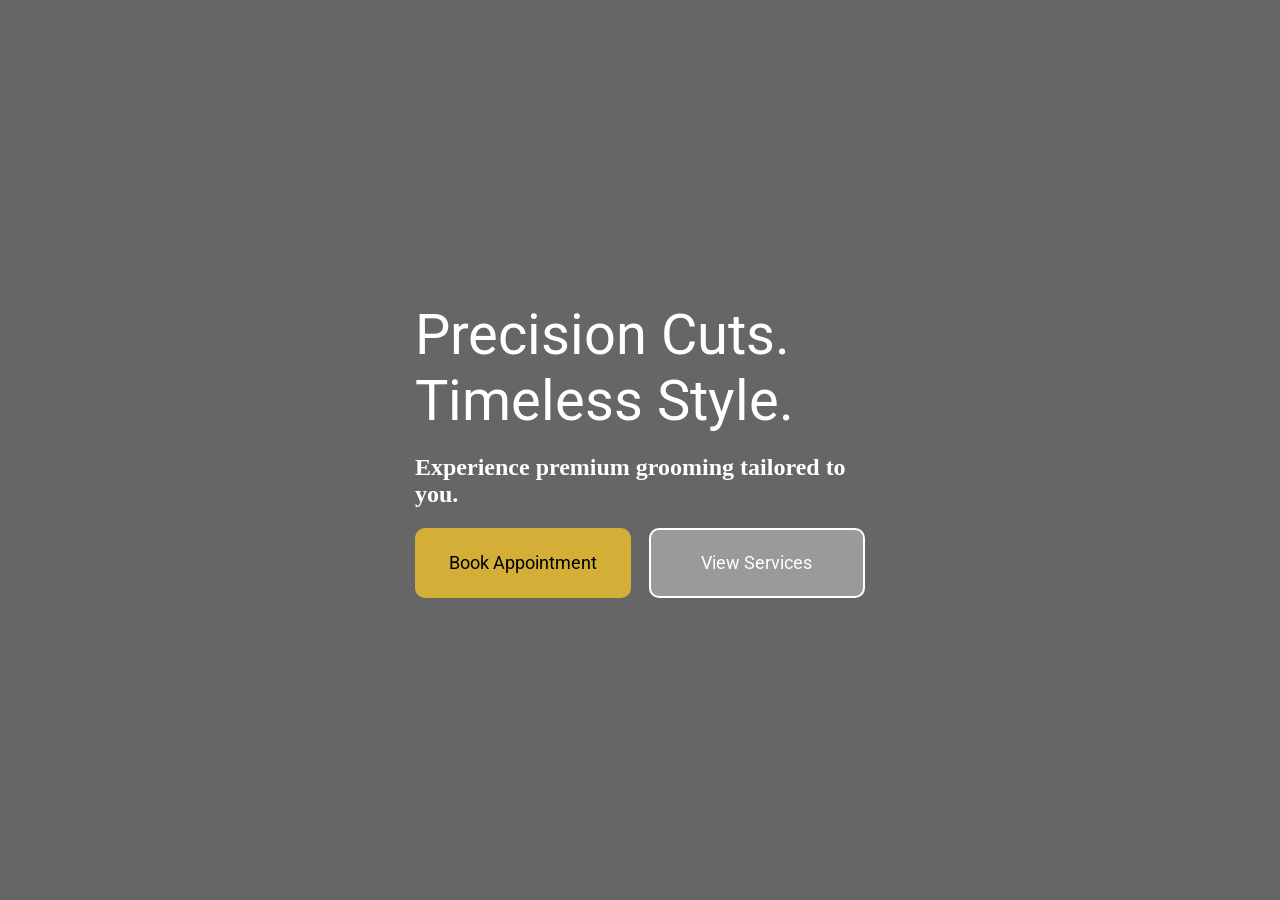
==== index.html @ 08c95c87 "Primera parte del header lista" ====
<!DOCTYPE html>
<html lang="en">
<head>
  <meta charset="UTF-8">
  <meta name="viewport" content="width=device-width, initial-scale=1.0">
  <link rel="stylesheet" href="./assets/css/style.css">
  <title>Barber Club</title>

  <!-- Google Fonts -->
  <link rel="preconnect" href="https://fonts.googleapis.com">
  <link rel="preconnect" href="https://fonts.gstatic.com" crossorigin>
  <link href="https://fonts.googleapis.com/css2?family=Roboto:ital,wght@0,100..900;1,100..900&display=swap" rel="stylesheet">


</head>
<body>
  <header>
    <div class="header__container">
      <h1 id="header__tittle">
        <span>Precision Cuts.</span>
        <span>Timeless Style.</span>
      </h1>

      <h2 id="header__description">Experience premium grooming tailored to you.</h2>

      <div class="header__navegation">
        <ul class="navegation__list">
          <li><a class="link__navegation" href="#">Book Appointment</a></li>
          <li><a class="link__navegation bold" href="#">View Services</a></li>
        </ul>
      </div>
    </div>
  </header>

  <main>

  </main>

  <footer>

  </footer>
</body>
</html>
---- assets/css/style.css ----
@import url('/assets/css/general.css');

* {
  margin: 0;
  padding: 0;
}

header {
  height: 100vh;
  width: auto;



  display: flex;
  justify-content: center;
  align-items: center;

  background: url('https://images.unsplash.com/photo-1768363446104-b8a0c1716600?w=1920&q=80') no-repeat center center/cover;
}

header::before {
  content: "";
  position: absolute;
  inset: 0;

  background: rgba(0, 0, 0, 0.6); /* ← oscuridad */
}

.header__container {
  z-index: 1;

  display: flex;
  flex-direction: column;
  align-items: center;
  justify-content: center;

  width: 450px;
  height: auto;

  color: white;

  gap: 20px;
}

#header__tittle {
  align-self: flex-start;
  font-family: var(--font-family);
  font-weight: var(--letra-principal-peso);
  font-size: 3.5rem;
}

h1 span {
  display: block;
  align-self: flex-start;
}

.header__navegation ul {
  display: flex;
  justify-content: center;

  text-decoration: none;

  gap: 1.1rem;

  width: 100%;
  height: auto;
}

.navegation__list li,
.navegation__list a {
  list-style: none;
  text-decoration: none;

  font-family: var(--font-family);
  font-weight: var(--letra-secundaria-peso);
  font-size: 1.1rem;
}

.navegation__list li {
  width: 180px;
  height: 50px;
  padding: 0.5rem 1rem;

  display: flex;
  justify-content: center;
  align-items: center;

  border-radius: 10px;
}

.navegation__list li:first-child{
  background-color: var(--color-secundary);
  border: 2px solid var(--color-secundary);
  color: var(--color-black);

}

.navegation__list li:first-child a {
  color: var(--color-black);

}


.navegation__list li:nth-child(2) {
  background-color: rgba(255, 255, 255, 0.342);
  border: 2px solid var(--color-primary);
  color: var(--color-primary);
}

.navegation__list li:nth-child(2) a {
  color: var(--color-primary);
}
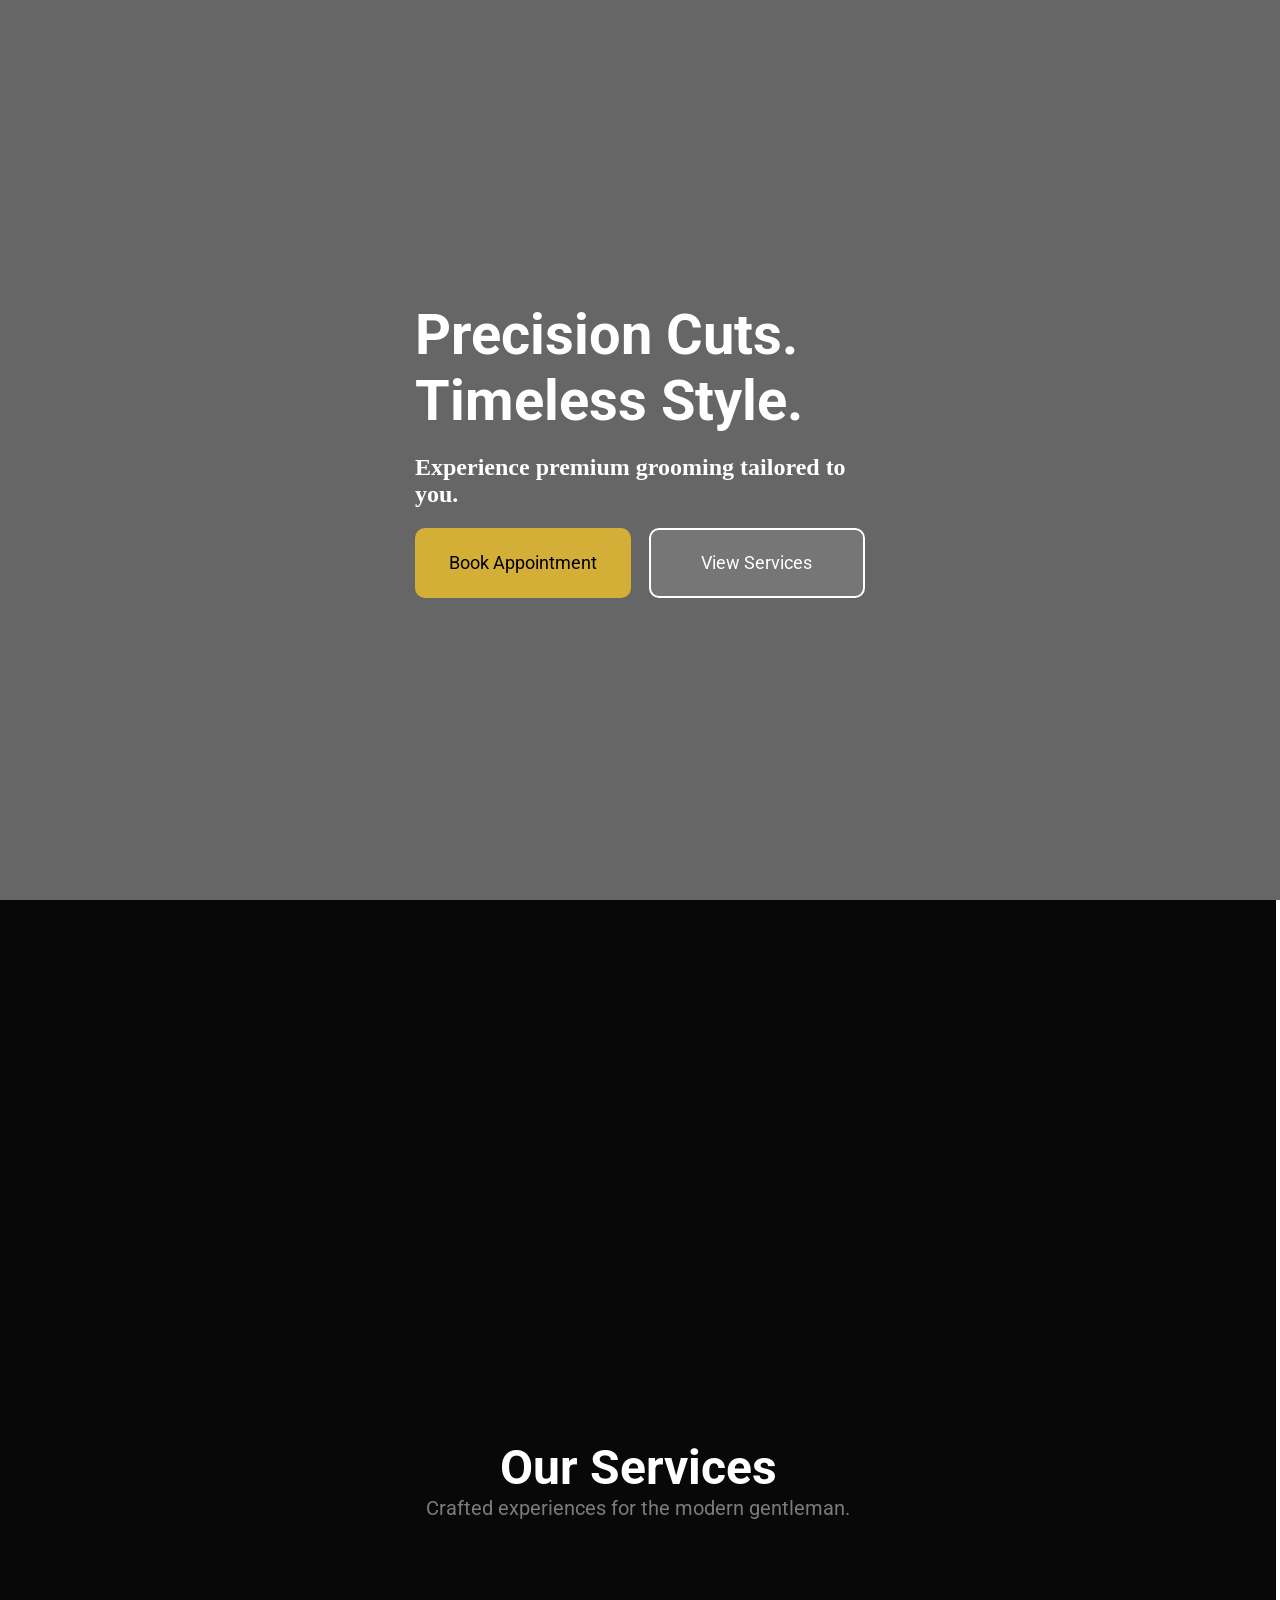
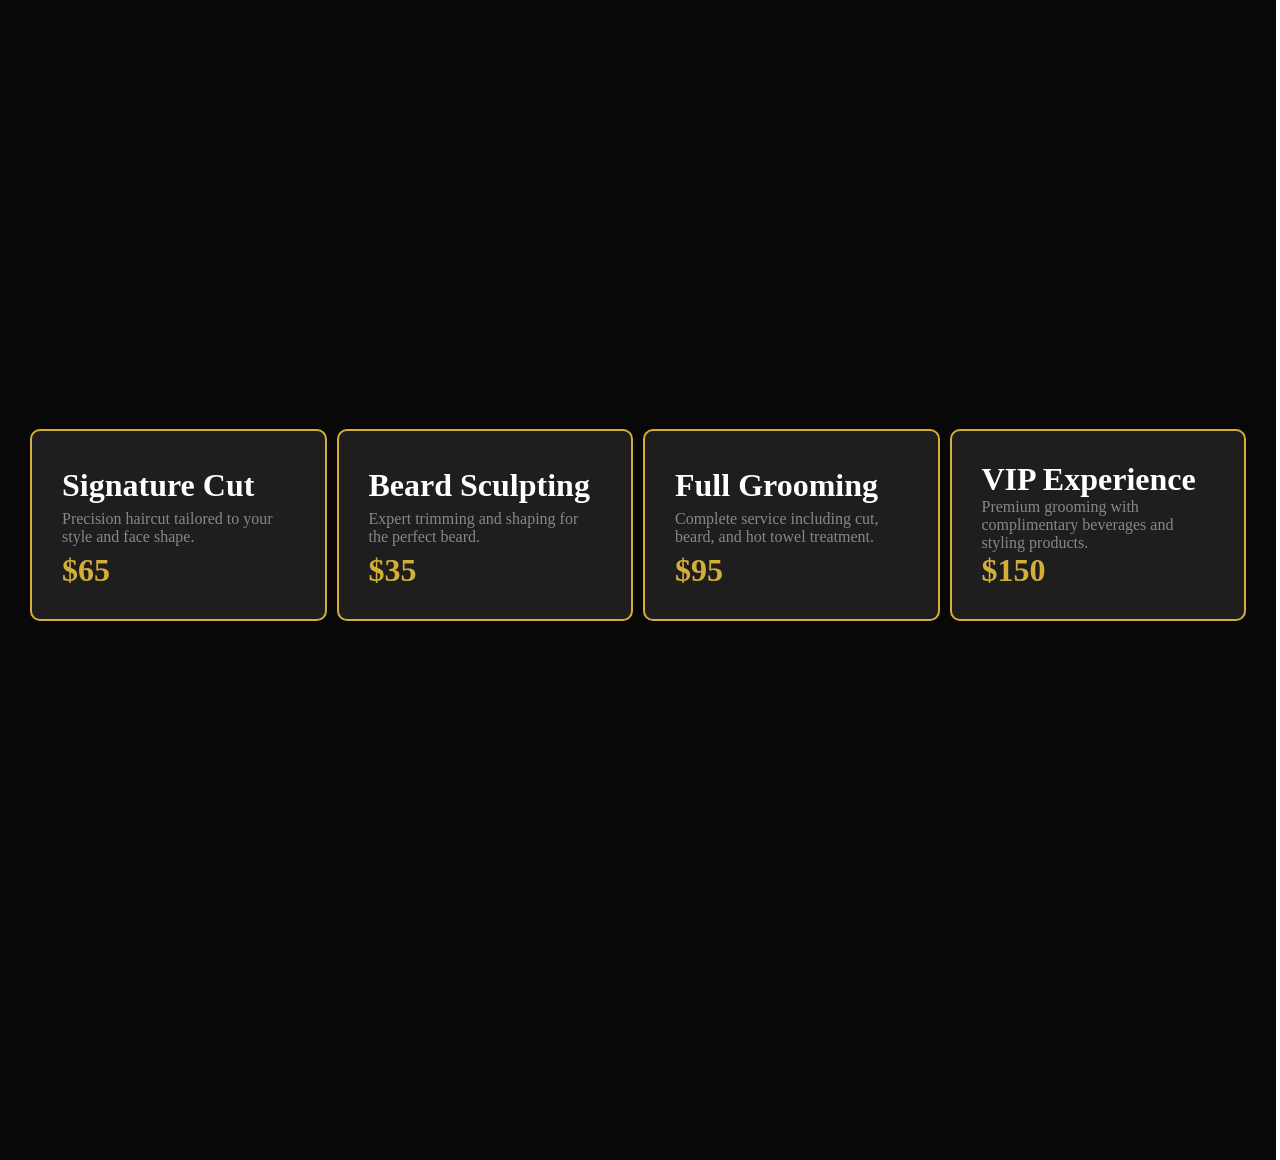
==== commit b519b4b8: "Primera seccion finalizada, segunda iniciada" ====
--- a/index.html
+++ b/index.html
@@ -14,11 +14,14 @@
 
 </head>
 <body>
+
   <header>
     <div class="header__container">
       <h1 id="header__tittle">
-        <span>Precision Cuts.</span>
-        <span>Timeless Style.</span>
+        <strong>
+          <span>Precision Cuts.</span>
+          <span>Timeless Style.</span>
+        </strong>
       </h1>
 
       <h2 id="header__description">Experience premium grooming tailored to you.</h2>
@@ -34,6 +37,52 @@
 
   <main>
 
+    <section class="main__services">
+
+      <div class="title">
+        <h2 class="services__title">
+          <strong>
+           Our Services
+          </strong>
+        </h2>
+        <p>Crafted experiences for the modern gentleman.</p>
+      </div>
+
+      <div class="services__cards">
+
+        <div class="card">
+          <div class="icon__card"></div>
+          <h3>Signature Cut</h3>
+          <p>Precision haircut tailored to your style and face shape.</p>
+          <h3 class="precio">$65</h3>
+        </div>
+        
+        <div class="card">
+          <div class="icon__card"></div>
+          <h3>Beard Sculpting</h3>
+          <p>Expert trimming and shaping for the perfect beard.</p>
+          <h3 class="precio">$35</h3>
+        </div>
+
+        <div class="card">
+          <div class="icon__card"></div>
+          <h3>Full Grooming</h3>
+          <p>Complete service including cut, beard, and hot towel treatment.</p>
+          <h3 class="precio">$95</h3>
+        </div>
+
+        <div class="card">
+          <div class="icon__card"></div>
+          <h3>VIP Experience</h3>
+          <p>Premium grooming with complimentary beverages and styling products.</p>
+          <h3 class="precio">$150</h3>
+        </div>
+
+      </div>
+
+
+    </section>
+
   </main>
 
   <footer>
--- a/assets/css/style.css
+++ b/assets/css/style.css
@@ -90,23 +90,116 @@
 
 .navegation__list li:first-child{
   background-color: var(--color-secundary);
+  color: var(--color-black);
+  
   border: 2px solid var(--color-secundary);
-  color: var(--color-black);
-
-}
+ 
+  transition: all 0.3s ease;
+}
+
+.navegation__list li:first-child:hover{
+  box-shadow: 0 0 5px var(--color-secundary);
+  border: 2px solid var(--color-secundary);
+  color: var(--color-secundary);
+  font-weight: bold;
+  transform: scale(1.1);
+}
+
 
 .navegation__list li:first-child a {
   color: var(--color-black);
-
-}
-
+}
 
 .navegation__list li:nth-child(2) {
-  background-color: rgba(255, 255, 255, 0.342);
+  background-color: rgba(255, 255, 255, 0.1);
   border: 2px solid var(--color-primary);
   color: var(--color-primary);
+  transition: all 0.3s ease;
+}
+
+.navegation__list li:nth-child(2):hover {
+  background-color: var(--color-primary-hover);
+  color: var(--color-black);
+  font-weight: bold;
 }
 
 .navegation__list li:nth-child(2) a {
   color: var(--color-primary);
+}
+
+/* Services  */
+
+.main__services {
+  display: flex;
+  flex-direction: column;
+  justify-content: space-evenly;
+  align-items: center;
+
+  width: 95%;
+  height: 200vh;
+
+  padding: 30px;
+
+  background-color: var(--color-black-claro);
+
+}
+
+.title {
+  font-family: var(--font-family);
+  font-weight: var(--letra-principal-peso);
+
+  text-align: center;
+}
+
+.title h2{
+  font-size: 3.0rem;
+   color: white;
+}
+
+.title p {
+  font-size: 1.25rem;
+  color: rgba(255, 255, 255, 0.466);
+}
+
+.services__cards{
+  display: grid;
+
+  height: auto;
+ 
+  flex-shrink: 1;
+
+  grid-template-columns: repeat(4, 1fr);
+  grid-template-rows: 1fr;
+
+  gap: 10px;
+}
+
+.card {
+  display: flex;
+  flex-direction: column;
+  justify-content: space-between;
+
+  background-color: rgb(31, 30, 30);
+  border: 2px solid var(--color-secundary);
+  border-radius: 10px;
+
+  flex-shrink: 1;
+
+  padding: 30px;
+
+
+}
+
+.card h3{
+  color: white;
+  font-size: 2rem;
+}
+
+.card p{
+  color: rgba(255, 255, 255, 0.466);
+}
+
+.card .precio{
+  color: var(--color-secundary);
+  font-size: 2rem;
 }
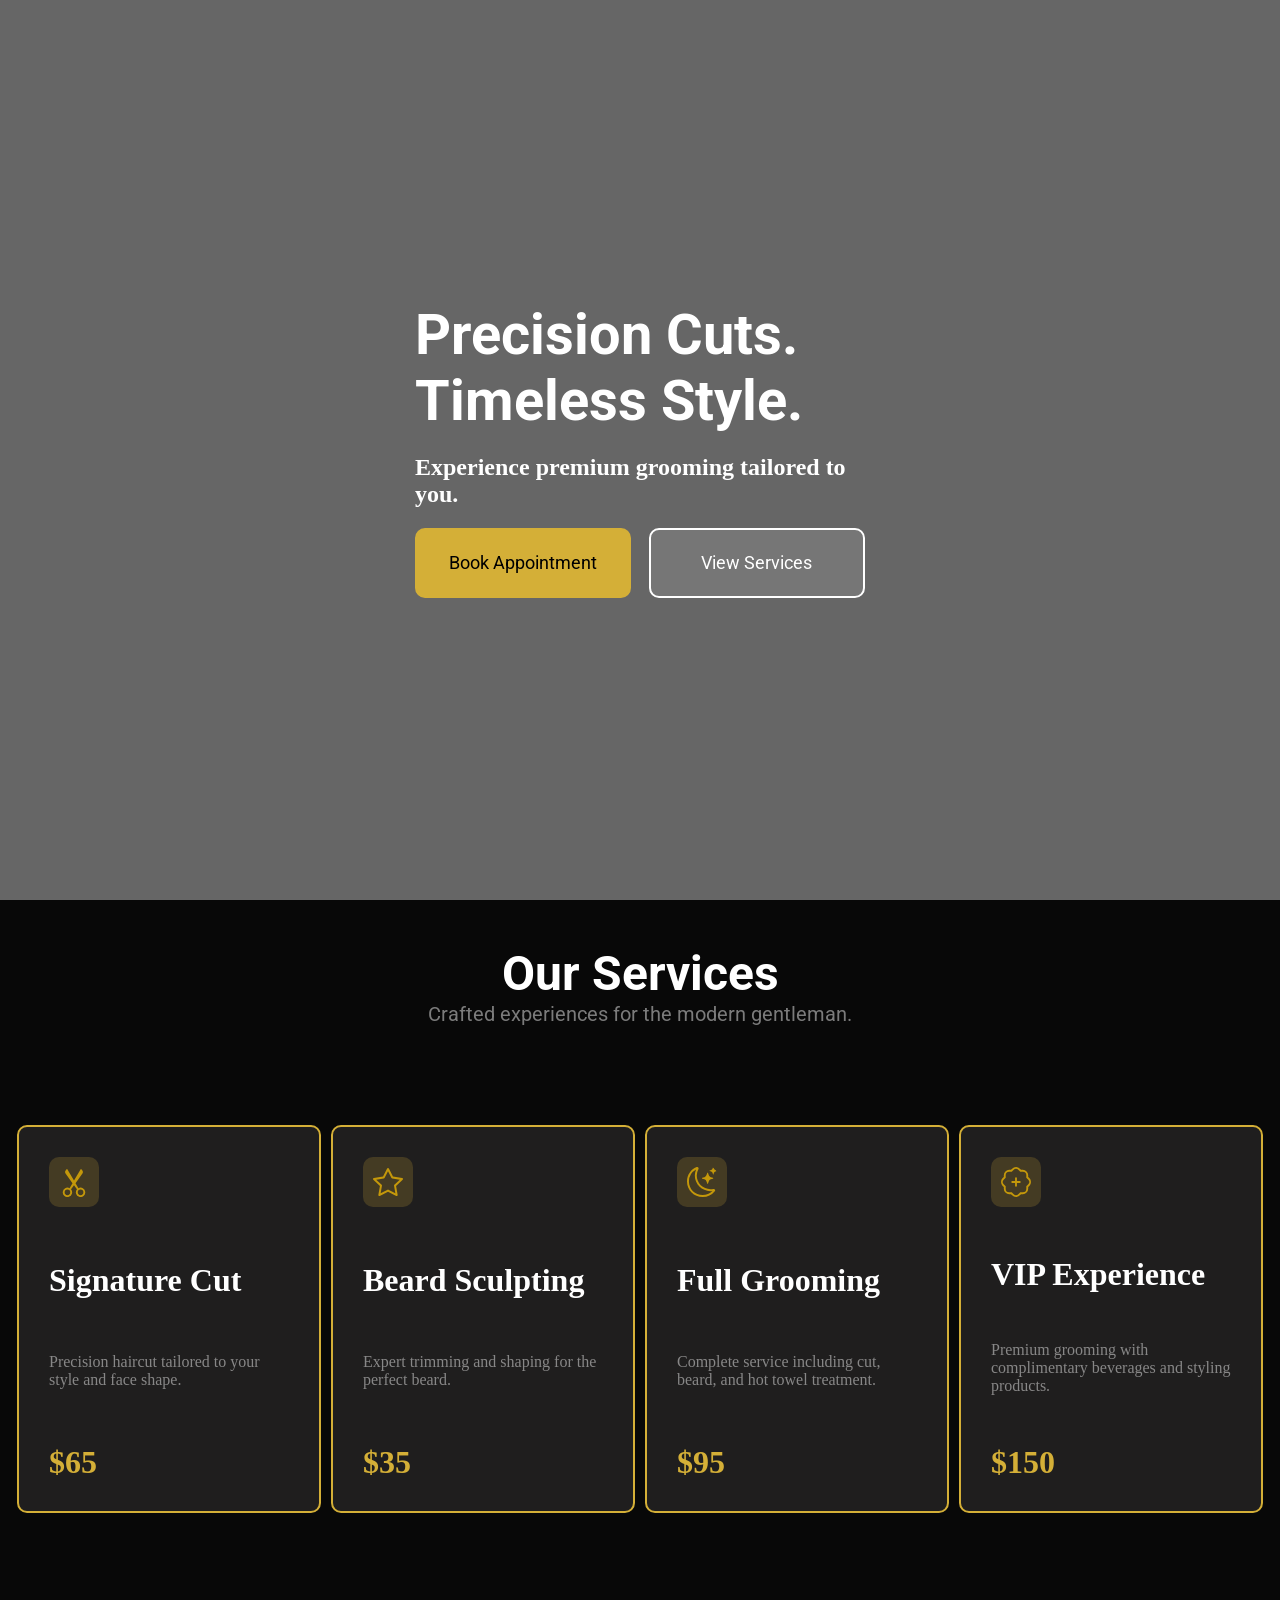
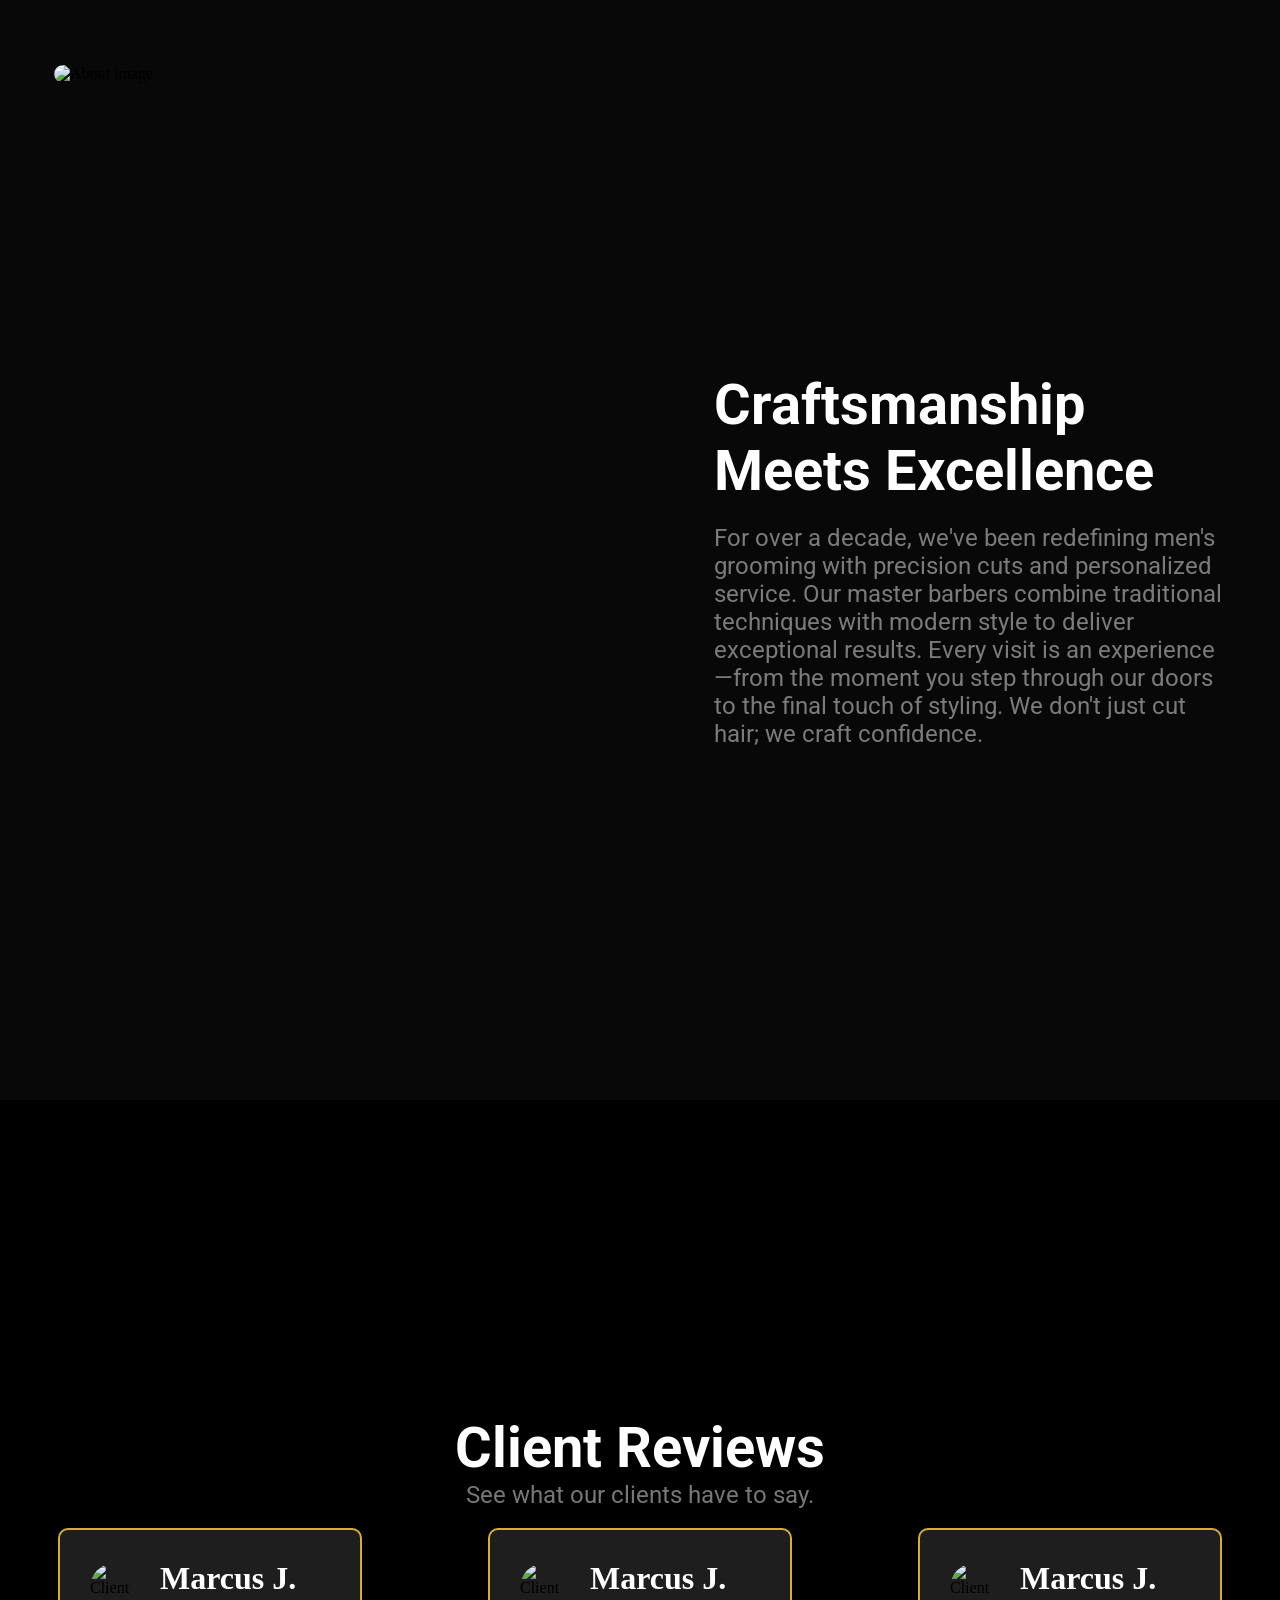
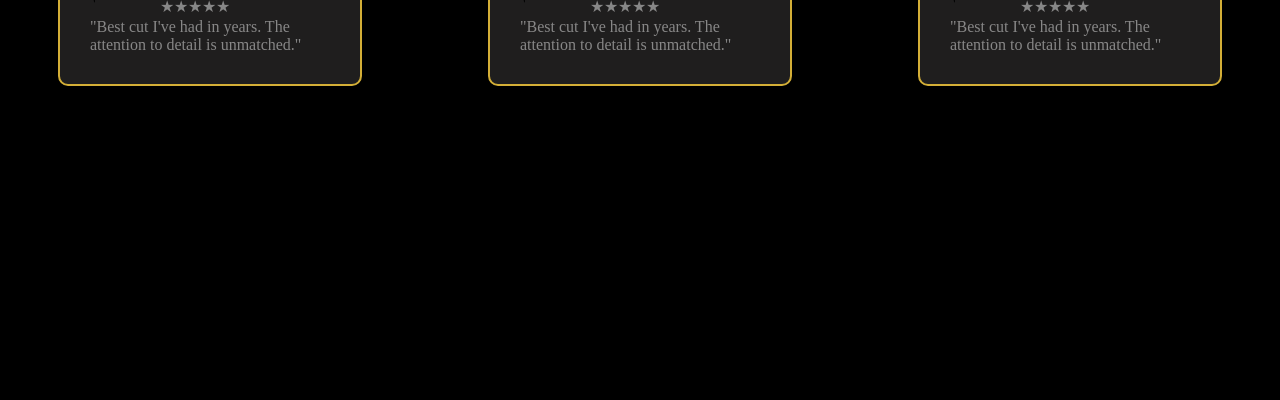
==== commit 1bc0518a: "Seccion 1  y 2 finalizada. Seccion 3 de reseñas empezada" ====
--- a/index.html
+++ b/index.html
@@ -51,34 +51,116 @@
       <div class="services__cards">
 
         <div class="card">
-          <div class="icon__card"></div>
+          <div class="container__icon">
+            <img src="./assets/svg/scissors.svg" alt="Scissors Icon" class="icon__card">
+          </div>
           <h3>Signature Cut</h3>
           <p>Precision haircut tailored to your style and face shape.</p>
           <h3 class="precio">$65</h3>
         </div>
         
         <div class="card">
-          <div class="icon__card"></div>
+          <div class="container__icon">
+            <img src="./assets/svg/star.svg" alt="Star Icon" class="icon__card">
+          </div>
           <h3>Beard Sculpting</h3>
           <p>Expert trimming and shaping for the perfect beard.</p>
           <h3 class="precio">$35</h3>
         </div>
 
         <div class="card">
-          <div class="icon__card"></div>
+          <div class="container__icon">
+            <img src="./assets/svg/star1.svg" alt="Star Icon" class="icon__card">
+          </div>
           <h3>Full Grooming</h3>
           <p>Complete service including cut, beard, and hot towel treatment.</p>
           <h3 class="precio">$95</h3>
         </div>
 
         <div class="card">
-          <div class="icon__card"></div>
+          <div class="container__icon">
+            <img src="./assets/svg/vip.svg" alt="VIP Icon" class="icon__card">
+          </div>
           <h3>VIP Experience</h3>
           <p>Premium grooming with complimentary beverages and styling products.</p>
           <h3 class="precio">$150</h3>
         </div>
 
       </div>
+
+
+      <div class="services_description">
+
+        <div class="services_img_description">
+          <img src="https://images.unsplash.com/photo-1759134198561-e2041049419c?w=800&q=80" class="img__about" alt="About image">
+        </div>
+
+        <div class="description">
+          <h2>
+            <strong>Craftsmanship Meets Excellence</strong>
+          </h2>
+          <p>For over a decade, we've been redefining men's grooming with precision cuts and personalized service. Our master barbers combine traditional techniques with modern style to deliver exceptional results. Every visit is an experience—from the moment you step through our doors to the final touch of styling. We don't just cut hair; we craft confidence.</p>
+        </div>
+
+      </div>
+
+    </section>
+
+    <section class="clientes__reviews">
+
+      <div class="title__clientes">
+        <h2><strong>Client Reviews</strong></h2>
+        <p>See what our clients have to say.</p>
+      </div>
+
+      <div class="reviews__cards">
+        
+        <div class="card">
+          <div class="contacto">
+            <img src="https://randomuser.me/api/portraits/men/32.jpg" alt="Client 1" class="img__contacto">
+           
+            <div class="info__contacto">
+              <h3>Marcus J.</h3>
+              <p>★★★★★</p>            
+            </div>
+          </div>
+
+          <div class="review">
+            <p>"Best cut I've had in years. The attention to detail is unmatched."</p>
+          </div>
+        </div>
+
+        <div class="card">
+          <div class="contacto">
+            <img src="https://randomuser.me/api/portraits/men/32.jpg" alt="Client 1" class="img__contacto">
+           
+            <div class="info__contacto">
+              <h3>Marcus J.</h3>
+              <p>★★★★★</p>            
+            </div>
+          </div>
+
+          <div class="review">
+            <p>"Best cut I've had in years. The attention to detail is unmatched."</p>
+          </div>
+        </div>
+
+        <div class="card">
+          <div class="contacto">
+            <img src="https://randomuser.me/api/portraits/men/32.jpg" alt="Client 1" class="img__contacto">
+           
+            <div class="info__contacto">
+              <h3>Marcus J.</h3>
+              <p>★★★★★</p>            
+            </div>
+          </div>
+
+          <div class="review">
+            <p>"Best cut I've had in years. The attention to detail is unmatched."</p>
+          </div>
+        </div>
+      </div>
+
 
 
     </section>
--- a/assets/css/style.css
+++ b/assets/css/style.css
@@ -132,19 +132,21 @@
 .main__services {
   display: flex;
   flex-direction: column;
-  justify-content: space-evenly;
-  align-items: center;
-
-  width: 95%;
+  align-items: center;
+  justify-content: center;
+
+  width: 100%;
   height: 200vh;
 
-  padding: 30px;
+
 
   background-color: var(--color-black-claro);
 
 }
 
 .title {
+  height: 20vh;
+
   font-family: var(--font-family);
   font-weight: var(--letra-principal-peso);
 
@@ -164,7 +166,7 @@
 .services__cards{
   display: grid;
 
-  height: auto;
+  height: 60vh;
  
   flex-shrink: 1;
 
@@ -179,6 +181,9 @@
   flex-direction: column;
   justify-content: space-between;
 
+  width: 15em;
+  height: 60%;
+
   background-color: rgb(31, 30, 30);
   border: 2px solid var(--color-secundary);
   border-radius: 10px;
@@ -187,7 +192,16 @@
 
   padding: 30px;
 
-
+  transition: all 0.3s ease;
+
+}
+
+.card:hover{
+  transform:translateY(-7px);
+}
+
+.card:hover .container__icon {
+  background-color: #d4af3781;
 }
 
 .card h3{
@@ -202,4 +216,143 @@
 .card .precio{
   color: var(--color-secundary);
   font-size: 2rem;
+}
+
+.icon__card {
+  width: 30px;
+  height: 30px;
+  border-radius: 10px;
+  padding: 0.1rem;  
+}
+
+.container__icon{
+  width: 50px;
+  height: 50px;
+
+  display: flex;
+  justify-content: center;
+  align-items: center;
+
+  background-color: #d4af3733;
+
+  border-radius: 10px;
+}
+
+
+.services_description {
+  display: flex;
+  justify-content: center;
+  align-items: center;
+
+  width: 100%;
+  height: 110vh;
+
+    gap: 20px;
+}
+
+.services_img_description {
+  width: 50%;
+  height: 100%;
+}
+
+.img__about{
+  width: 90%;
+  height: 100%;
+  border-radius: 10px;
+}
+
+.description {
+  width: 40%;
+  height: auto;
+
+  display: flex;
+  flex-direction: column;
+  justify-content: center;
+  align-items: center;
+
+  gap: 20px;
+}
+
+.description h2 {
+  font-family: var(--font-family);
+  font-weight: var(--letra-principal-peso);
+  font-size: 3.5rem;
+  color: white;
+}
+
+.description p {
+  font-family: var(--font-family);
+  font-weight: var(--letra-secundaria-peso);
+  font-size: 1.5rem;
+  color: rgba(255, 255, 255, 0.466);
+}
+
+
+/* Client Reviews */
+
+.clientes__reviews {
+  display: flex;
+  flex-direction: column;
+  justify-content: center;
+  align-items: center;
+
+  width: 100%;
+  height: 100vh;
+
+  gap: 20px;
+
+  background-color: black;
+}
+
+.title__clientes{
+  display: flex;
+  flex-direction: column;
+  justify-content: center;
+  align-items: center;
+  text-align: center;
+}
+
+.title__clientes h2 {
+  font-family: var(--font-family);
+  font-weight: var(--letra-principal-peso);
+  font-size: 3.5rem;
+  color: white;
+}
+
+.title__clientes p {
+  font-family: var(--font-family);
+  font-weight: var(--letra-secundaria-peso);
+  font-size: 1.5rem;
+  color: rgba(255, 255, 255, 0.466);
+}
+
+.reviews__cards {
+  display: grid;
+  grid-template-columns: repeat(3, 1fr);
+  grid-template-rows: 1fr;
+
+  place-items: center;
+
+  gap: 10px;
+
+  width: 100%;
+  height: auto;
+}
+
+.contacto{
+  display: flex;
+  justify-content: flex-start;
+  align-items: center;
+
+  gap: 20px;
+}
+
+.img__contacto{
+  width: 50px;
+  height: 50px;
+  border-radius: 50%;
+}
+
+.info__contacto h{
+  color: var(--color-secundary)
 }
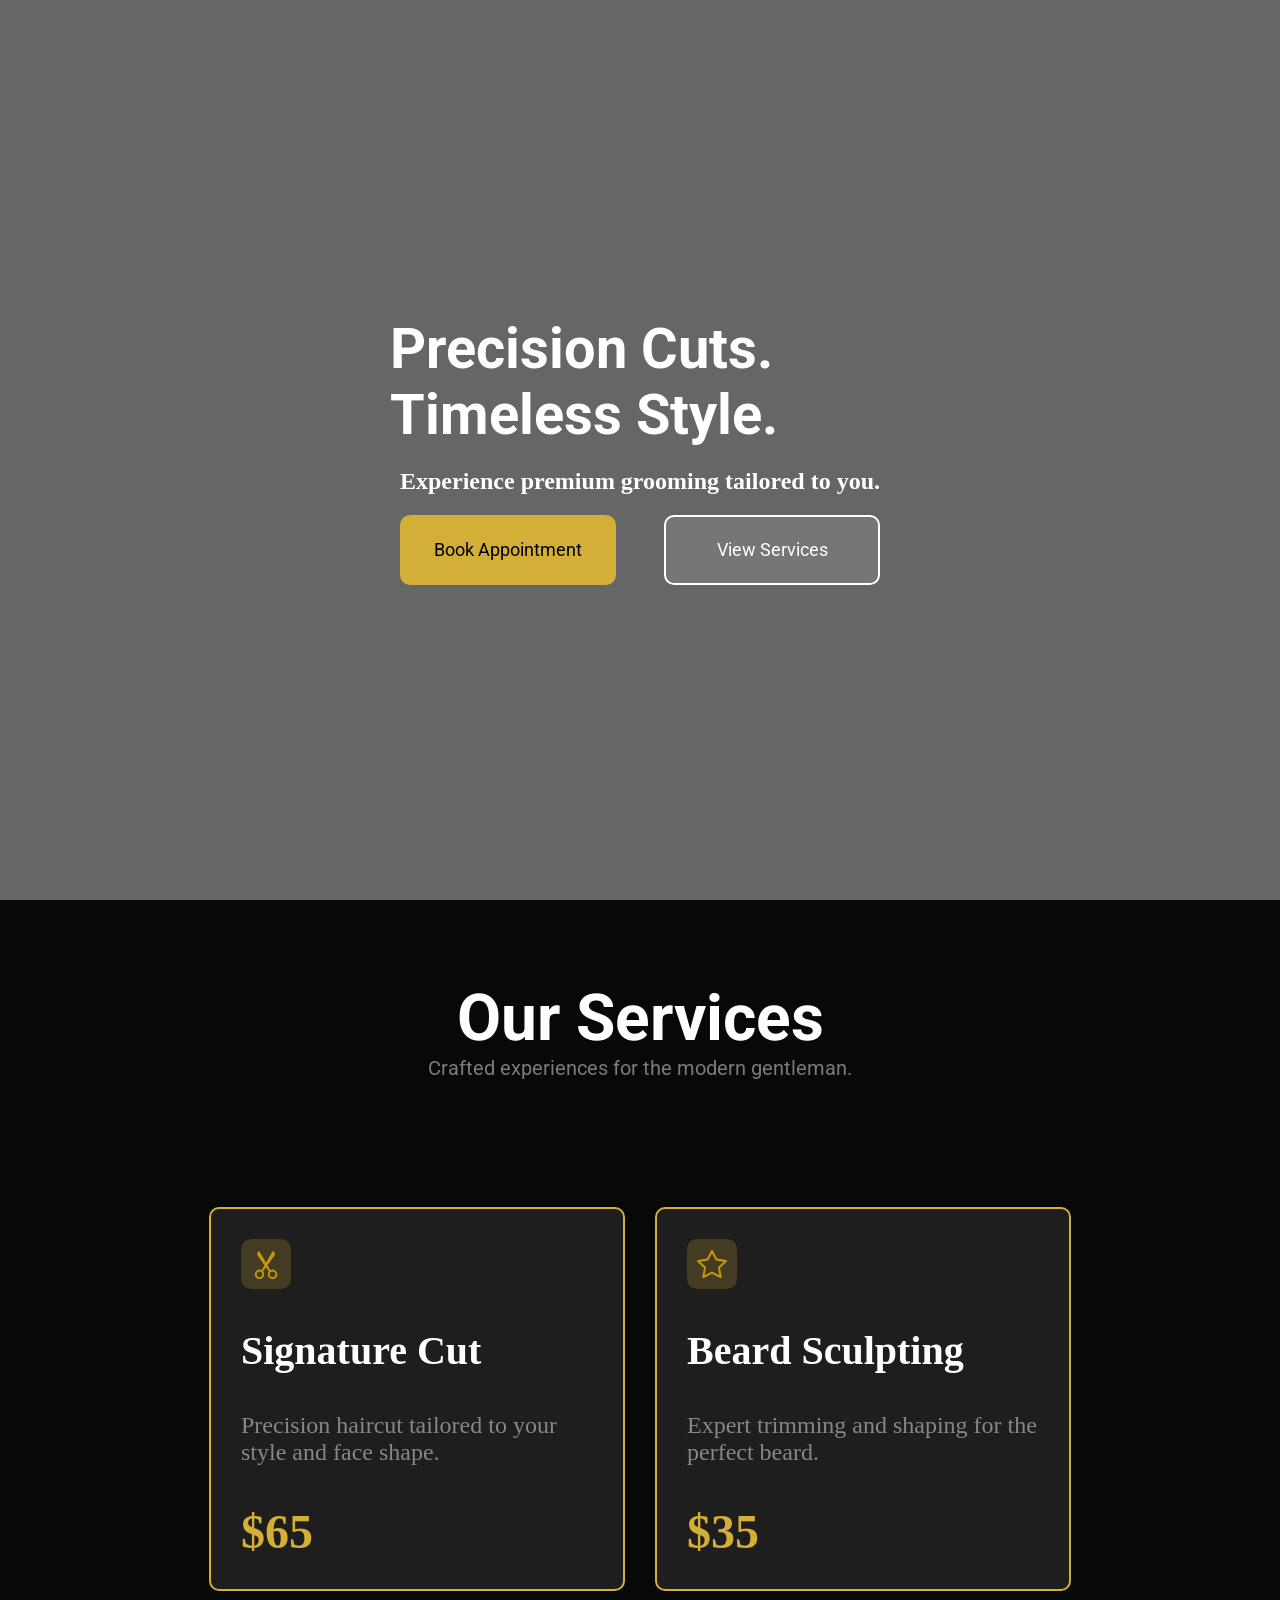
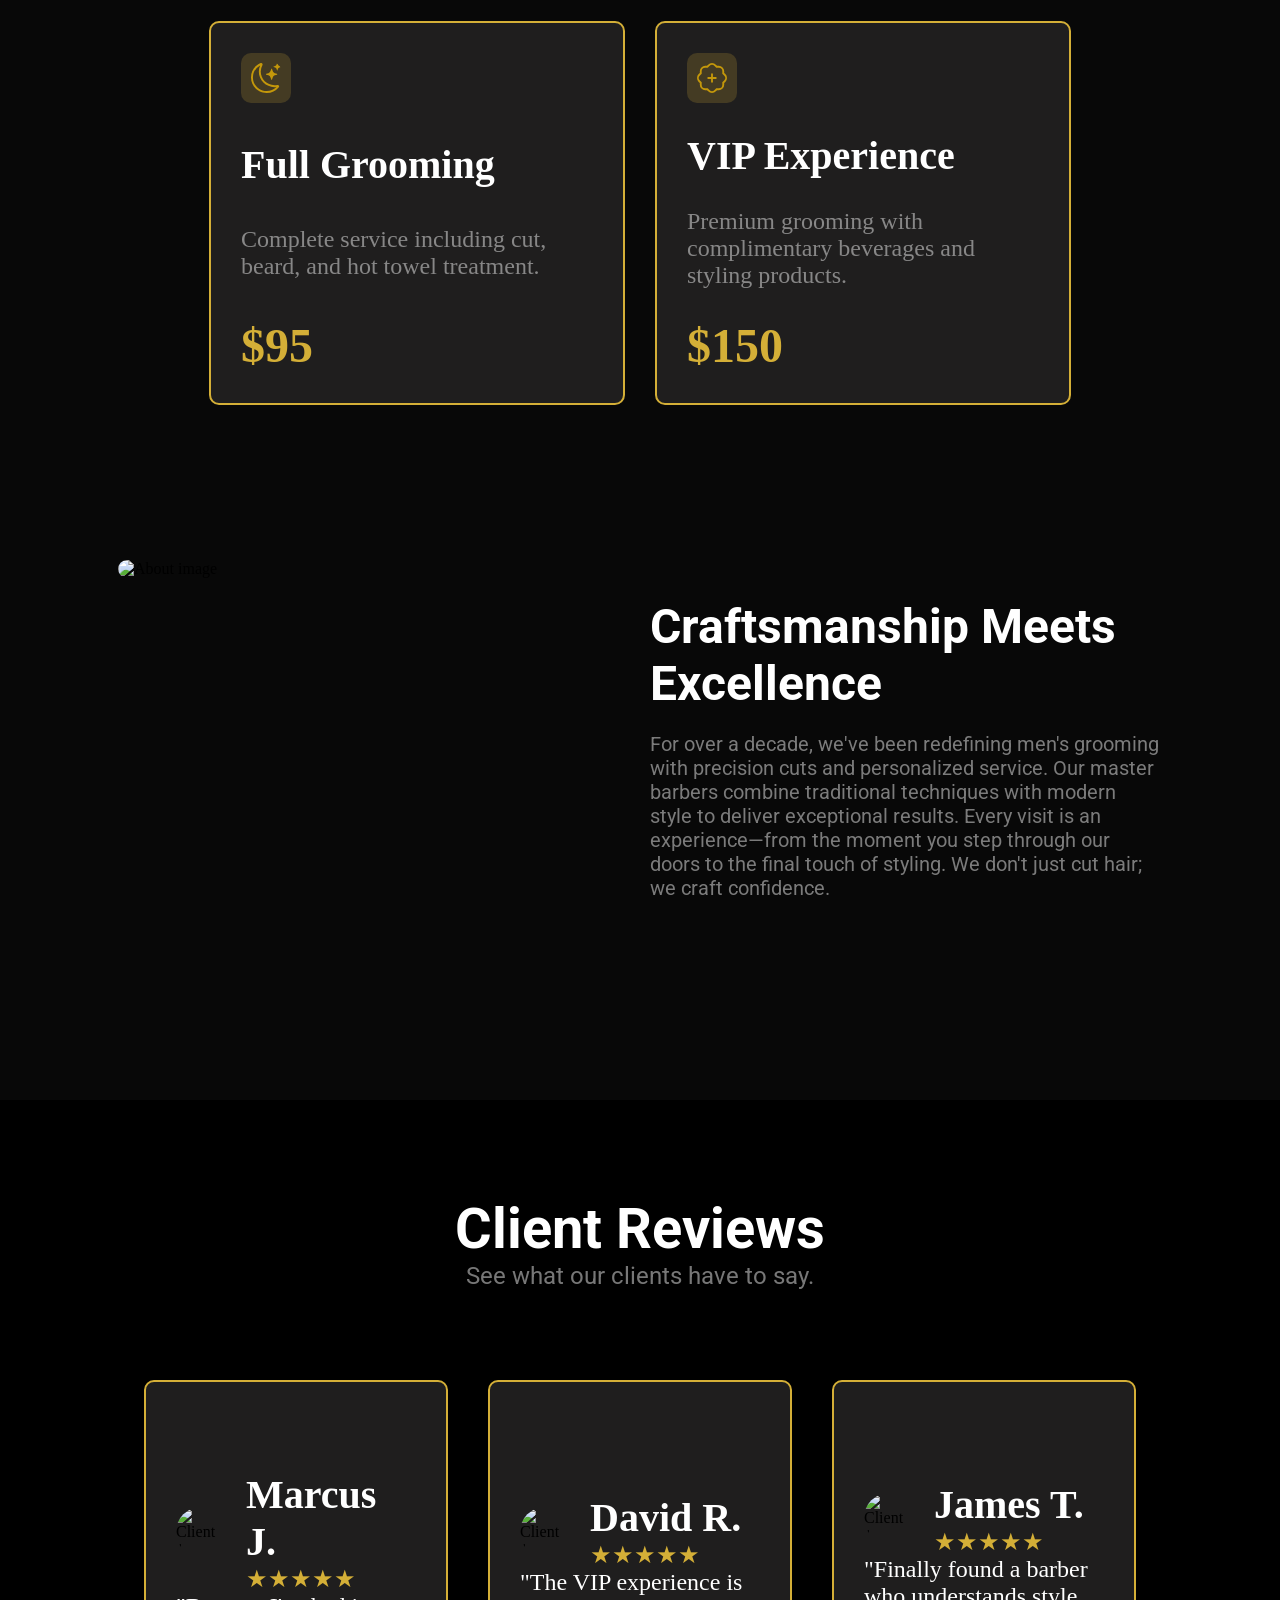
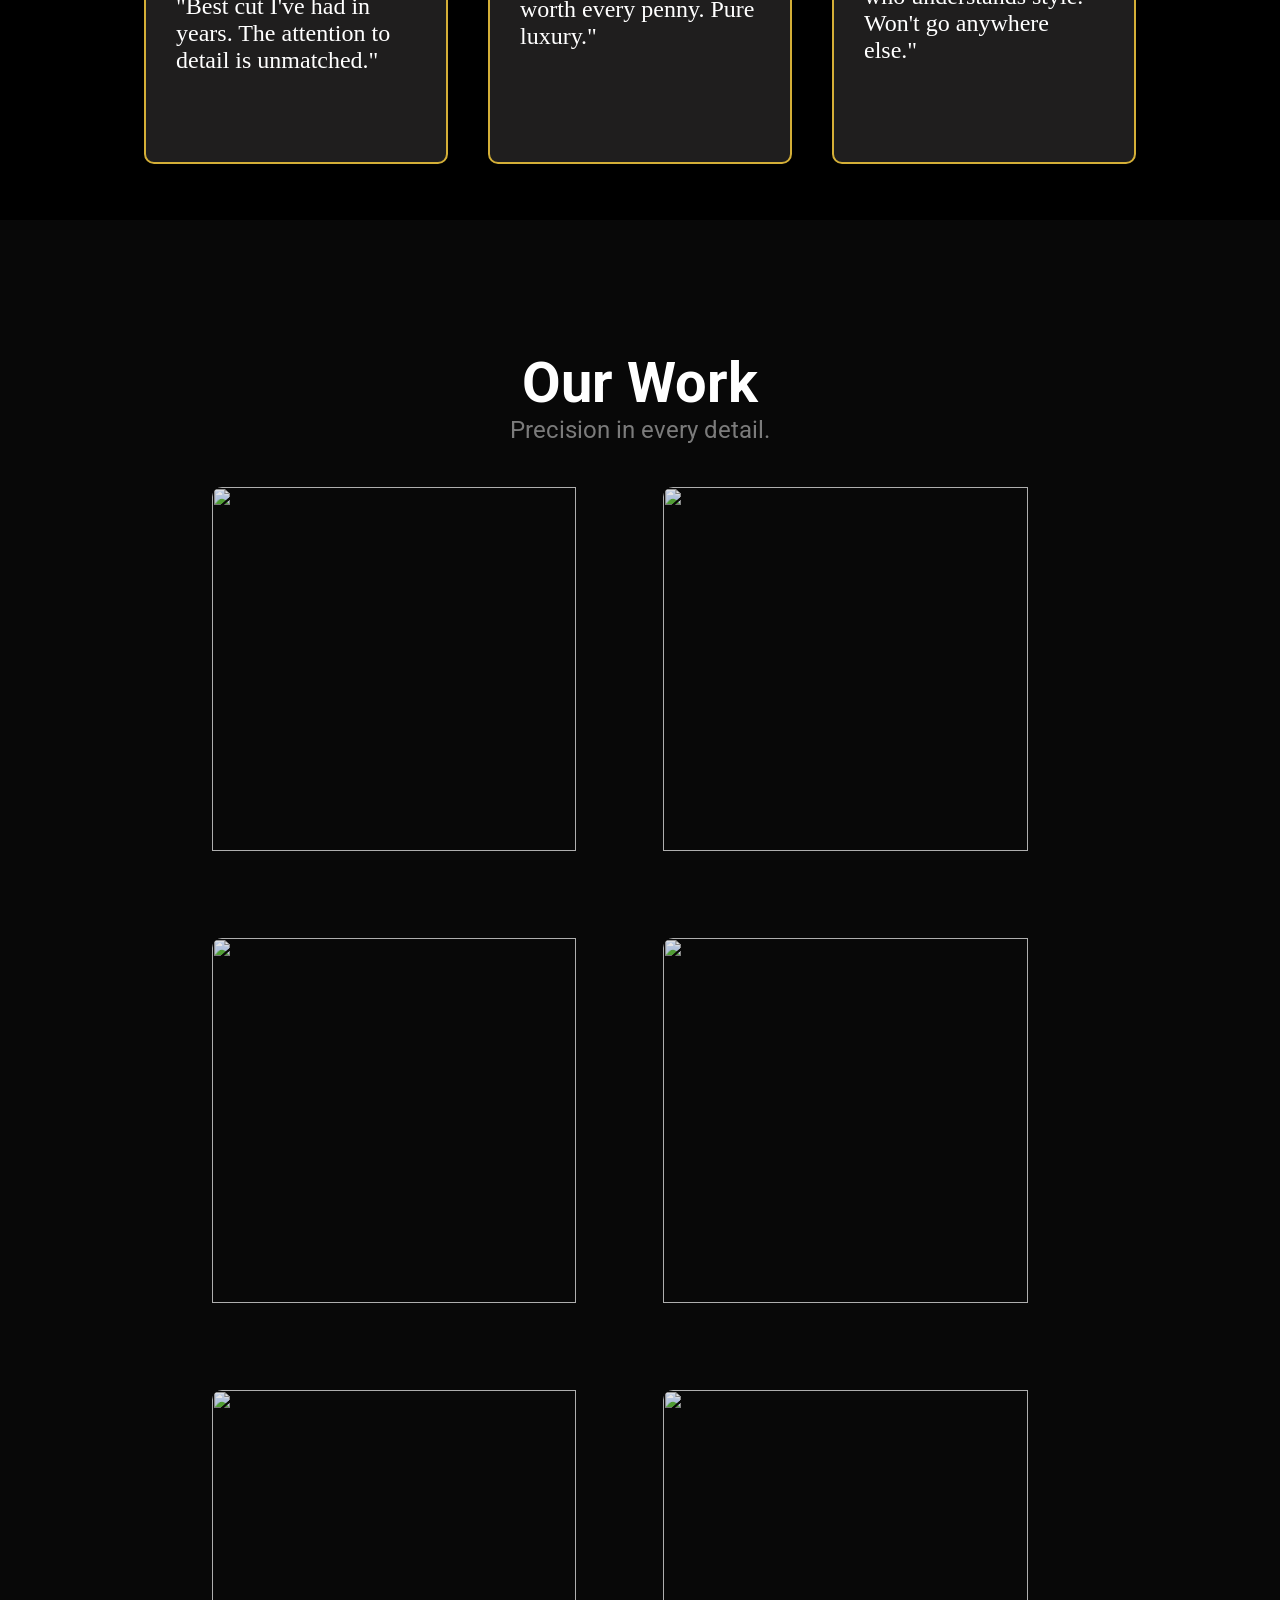
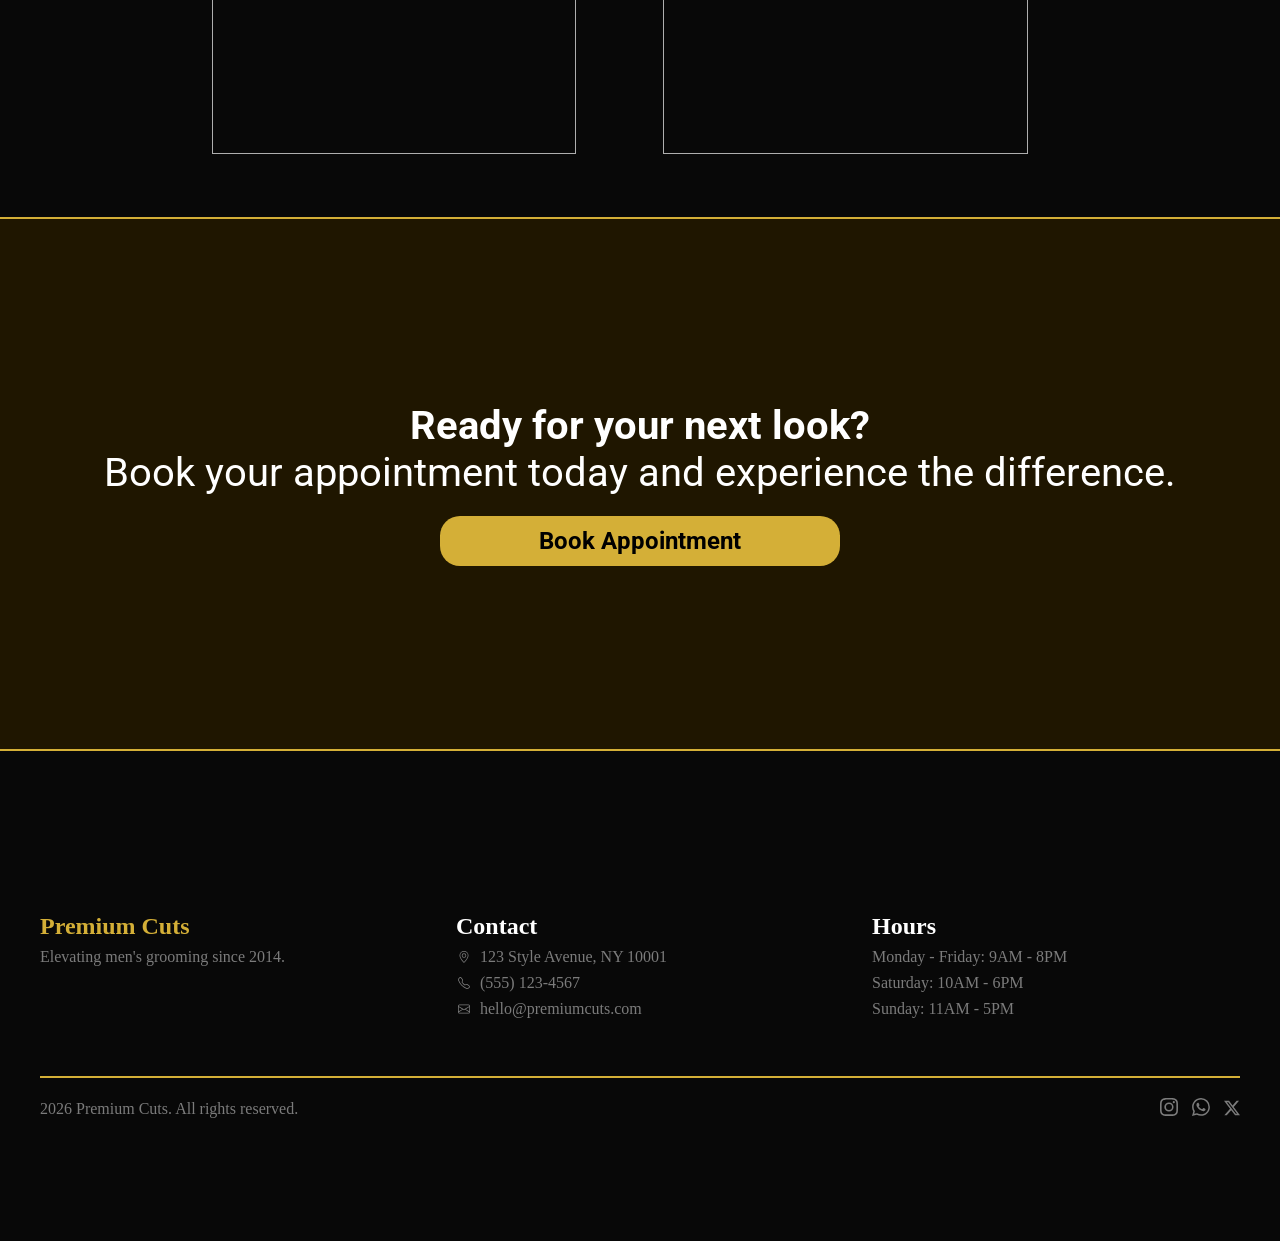
==== commit 25fd0964: "Lading page finalizada" ====
--- a/index.html
+++ b/index.html
@@ -28,8 +28,8 @@
 
       <div class="header__navegation">
         <ul class="navegation__list">
-          <li><a class="link__navegation" href="#">Book Appointment</a></li>
-          <li><a class="link__navegation bold" href="#">View Services</a></li>
+          <a  href="#"><li class="link__navegation">Book Appointment</li></a>
+          <a  href="#services"><li class="link__navegation bold">View Services</li></a>
         </ul>
       </div>
     </div>
@@ -37,7 +37,7 @@
 
   <main>
 
-    <section class="main__services">
+    <section id="services" class="main__services">
 
       <div class="title">
         <h2 class="services__title">
@@ -115,7 +115,7 @@
 
       <div class="reviews__cards">
         
-        <div class="card">
+        <div class="card section__review__card">
           <div class="contacto">
             <img src="https://randomuser.me/api/portraits/men/32.jpg" alt="Client 1" class="img__contacto">
            
@@ -130,45 +130,123 @@
           </div>
         </div>
 
-        <div class="card">
+        <div class="card section__review__card">
           <div class="contacto">
             <img src="https://randomuser.me/api/portraits/men/32.jpg" alt="Client 1" class="img__contacto">
            
             <div class="info__contacto">
-              <h3>Marcus J.</h3>
+              <h3>David R.</h3>
               <p>★★★★★</p>            
             </div>
           </div>
 
           <div class="review">
-            <p>"Best cut I've had in years. The attention to detail is unmatched."</p>
-          </div>
-        </div>
-
-        <div class="card">
+            <p>"The VIP experience is worth every penny. Pure luxury."</p>
+          </div>
+        </div>
+
+        <div class="card section__review__card">
           <div class="contacto">
             <img src="https://randomuser.me/api/portraits/men/32.jpg" alt="Client 1" class="img__contacto">
            
             <div class="info__contacto">
-              <h3>Marcus J.</h3>
+              <h3>James T.</h3>
               <p>★★★★★</p>            
             </div>
           </div>
 
           <div class="review">
-            <p>"Best cut I've had in years. The attention to detail is unmatched."</p>
-          </div>
-        </div>
-      </div>
-
-
+            <p>"Finally found a barber who understands style. Won't go anywhere else."</p>
+          </div>
+        </div>
+      </div>
+
+    </section>
+
+    <section class="our__work">
+      <div class="title__clientes">
+        <h2><strong>Our Work</strong></h2>
+        <p>Precision in every detail.</p>
+      </div>
+
+      <div class="our__work__photos">
+        <div class="container__photo">
+          <img src="https://images.unsplash.com/photo-1643899552228-e63b8bfd02c7?w=800&q=80" class="photo" alt="">
+        </div>
+
+        <div class="container__photo">
+          <img src="https://images.unsplash.com/photo-1594910344569-a542a5f4bdff?w=800&q=80" class="photo" alt="">
+        </div>
+
+        <div class="container__photo">
+          <img src="https://images.unsplash.com/photo-1643899552590-e654ceb6caa5?w=800&q=80" class="photo" alt="">
+        </div>
+
+        <div class="container__photo">
+          <img src="https://images.unsplash.com/photo-1643899552489-7ddc0a0418a1?w=800&q=80" class="photo" alt="">
+        </div>
+
+        <div class="container__photo">
+          <img src="https://images.unsplash.com/photo-1642504640216-a2a8cce892e6?w=800&q=80" class="photo" alt="">
+        </div>
+
+        <div class="container__photo">
+          <img src="https://images.unsplash.com/photo-1695662917617-a1bfc0e2fbed?w=800&q=80" class="photo" alt="">
+        </div>
+
+      </div>
+    </section>
+
+    <section class="question">
+      <div class=" question__title">
+        <h2 class="question__title">
+          <strong>
+           Ready for your next look?
+          </strong>
+        </h2>
+        <p>Book your appointment today and experience the difference.</p>
+      </div>
+
+     
+      <a class="book__question" href="#"><strong>Book Appointment</strong></a>
+             
 
     </section>
 
   </main>
 
   <footer>
-
+    <div class="container__footer">
+      <div class="secundary__container">
+        <div class="secundary__container__information">
+          <h4 id="premium__cuts"><strong>Premium Cuts</strong></h4>
+          <p>Elevating men's grooming since 2014.</p>
+        </div>
+
+        <div class="secundary__container__information">
+          <h4><strong>Contact</strong></h4>
+          <p class="information"><img src="./assets/svg/geo-alt.svg" alt="Location"> 123 Style Avenue, NY 10001</p>
+          <p class="information"><img src="./assets/svg/telephone.svg" alt="Telephone"> (555) 123-4567</p>
+          <p class="information"><img src="./assets/svg/envelope.svg" alt="Mail"> hello@premiumcuts.com</p>
+        </div>
+
+        <div class="secundary__container__information">
+          <h4><strong>Hours</strong></h4>
+          <p>Monday - Friday: 9AM - 8PM</p>
+          <p>Saturday: 10AM - 6PM</p>
+          <p>Sunday: 11AM - 5PM</p>
+        </div>
+      </div>
+
+      <div class="copy__container">
+        <p>2026 Premium Cuts. All rights reserved.</p>
+        <div class="social__icon">
+          <img src="./assets/svg/instagram.svg" alt="">
+          <img src="./assets/svg/whatsapp.svg" alt="">
+          <img src="./assets/svg/twitter-x.svg" alt="">
+        </div>
+      </div>
+    </div>
   </footer>
 </body>
 </html>
--- a/assets/css/style.css
+++ b/assets/css/style.css
@@ -1,15 +1,22 @@
 @import url('/assets/css/general.css');
+/* Estilos generales */
 
 * {
   margin: 0;
   padding: 0;
 }
 
+html {
+  scroll-behavior: smooth;
+}
+
+/* Header */
+
 header {
-  height: 100vh;
-  width: auto;
-
-
+  min-height: 100vh;
+  width: 100%;
+
+  position: relative;
 
   display: flex;
   justify-content: center;
@@ -23,7 +30,7 @@
   position: absolute;
   inset: 0;
 
-  background: rgba(0, 0, 0, 0.6); /* ← oscuridad */
+  background: rgba(0, 0, 0, 0.6); 
 }
 
 .header__container {
@@ -34,7 +41,9 @@
   align-items: center;
   justify-content: center;
 
-  width: 450px;
+  width: 90% ;
+  max-width: 500px;
+  min-width: 430px;
   height: auto;
 
   color: white;
@@ -60,7 +69,7 @@
 
   text-decoration: none;
 
-  gap: 1.1rem;
+  gap: 3rem;
 
   width: 100%;
   height: auto;
@@ -76,7 +85,7 @@
   font-size: 1.1rem;
 }
 
-.navegation__list li {
+.navegation__list a {
   width: 180px;
   height: 50px;
   padding: 0.5rem 1rem;
@@ -88,7 +97,7 @@
   border-radius: 10px;
 }
 
-.navegation__list li:first-child{
+.navegation__list a:first-child{
   background-color: var(--color-secundary);
   color: var(--color-black);
   
@@ -97,7 +106,7 @@
   transition: all 0.3s ease;
 }
 
-.navegation__list li:first-child:hover{
+.navegation__list a:first-child:hover{
   box-shadow: 0 0 5px var(--color-secundary);
   border: 2px solid var(--color-secundary);
   color: var(--color-secundary);
@@ -106,49 +115,79 @@
 }
 
 
-.navegation__list li:first-child a {
+.navegation__list a:first-child li {
   color: var(--color-black);
 }
 
-.navegation__list li:nth-child(2) {
+.navegation__list a:nth-child(2) {
   background-color: rgba(255, 255, 255, 0.1);
   border: 2px solid var(--color-primary);
   color: var(--color-primary);
   transition: all 0.3s ease;
 }
 
-.navegation__list li:nth-child(2):hover {
+.navegation__list a:nth-child(2):hover {
   background-color: var(--color-primary-hover);
   color: var(--color-black);
   font-weight: bold;
 }
 
-.navegation__list li:nth-child(2) a {
+.navegation__list a:nth-child(2) li {
   color: var(--color-primary);
 }
 
+@media (max-width: 540px) {
+
+  .header__container{
+    align-items: center;
+    justify-content: center;
+    text-align: center;
+  }
+  
+  #header__tittle {
+  justify-self: center;
+  font-size: 3rem;
+  transform: translateX(15%);
+}
+
+
+  .navegation__list {
+    flex-direction: column;
+    align-items: center;
+    width: 110%;
+  }
+
+  .navegation__list a {
+    width: 200%;
+    text-align: center;
+  }
+
+}
+
 /* Services  */
 
 .main__services {
   display: flex;
   flex-direction: column;
   align-items: center;
-  justify-content: center;
+  justify-content: space-around;
 
   width: 100%;
   height: 200vh;
 
 
-
   background-color: var(--color-black-claro);
 
 }
 
 .title {
-  height: 20vh;
-
-  font-family: var(--font-family);
-  font-weight: var(--letra-principal-peso);
+
+  margin-top: 10rem;
+
+  height: 10%;
+
+  font-family: var(--font-family);
+
 
   text-align: center;
 }
@@ -166,9 +205,9 @@
 .services__cards{
   display: grid;
 
-  height: 60vh;
+  height: 40%;
  
-  flex-shrink: 1;
+ 
 
   grid-template-columns: repeat(4, 1fr);
   grid-template-rows: 1fr;
@@ -181,7 +220,7 @@
   flex-direction: column;
   justify-content: space-between;
 
-  width: 15em;
+  width: 20em;
   height: 60%;
 
   background-color: rgb(31, 30, 30);
@@ -206,16 +245,17 @@
 
 .card h3{
   color: white;
-  font-size: 2rem;
+  font-size: 3rem;
 }
 
 .card p{
+  font-size: 1.5rem;
   color: rgba(255, 255, 255, 0.466);
 }
 
 .card .precio{
   color: var(--color-secundary);
-  font-size: 2rem;
+  font-size: 3rem;
 }
 
 .icon__card {
@@ -245,18 +285,18 @@
   align-items: center;
 
   width: 100%;
-  height: 110vh;
-
-    gap: 20px;
+
+
+  gap: 15px;
 }
 
 .services_img_description {
-  width: 50%;
-  height: 100%;
+  width: 40%;
+  height: 90%;
 }
 
 .img__about{
-  width: 90%;
+  width: 80%;
   height: 100%;
   border-radius: 10px;
 }
@@ -287,6 +327,122 @@
   color: rgba(255, 255, 255, 0.466);
 }
 
+@media (max-width: 1300px) {
+  .title{
+    margin-top: 0;
+    height: 3%;
+  }
+
+  .services__cards{
+    grid-template-columns: repeat(2, 1fr);
+    grid-template-rows: repeat(2, 1fr);
+  }
+
+  .title h2{
+    font-size: 4rem;
+    color: white;
+  }
+
+  .title p {
+    font-size: 1.25rem;
+    color: rgba(255, 255, 255, 0.466); 
+  }
+
+  .card {
+    width: 22em;
+    height: 20em;
+    margin: 10px;
+  }
+  
+  .card h3{
+    color: white;
+    font-size: 2.5rem;
+  } 
+
+  .card p{
+    color: rgba(255, 255, 255, 0.466);
+    font-size: 1.5rem;
+  }
+
+  
+  .services_description {
+    min-width: 85%;
+    height: 30%;
+
+    gap: 20px;
+  }
+
+  
+  .services_img_description {
+    min-width: 40%;
+    height: 70%;
+  }
+
+  .img__about{
+    width: 100%;
+    height: 100%;
+    border-radius: 10px;
+  }
+
+  .description h2 {
+    font-size: 3rem;
+
+  }
+
+  .description p {
+    font-size: 1.25rem;
+  }
+
+}
+
+@media(max-width: 850px){
+  .title{
+    margin-top: 0;
+    height: 3%;
+  }
+
+  .main__services{
+    height: 300vh;
+  }
+
+  .services__cards{
+    height: 50%;
+    grid-template-columns: 1fr;
+    grid-template-rows: repeat(4, 1fr);
+  }
+
+  .card {
+    width: 20em;
+    height: 15em;
+    margin: 10px;
+  }
+
+  .services_description {
+    display: flex;
+    flex-direction: column;
+    justify-content: center;
+    align-items: center;
+
+
+    gap: 15px;
+}
+
+  
+  .services_img_description {
+    width: 70%;
+    height: 80%;
+  }
+  .description {
+    width: 70%;
+    height: auto;
+
+    text-align: justify;
+}
+
+
+
+
+}
 
 /* Client Reviews */
 
@@ -297,11 +453,15 @@
   align-items: center;
 
   width: 100%;
-  height: 100vh;
-
-  gap: 20px;
+  min-height: 80vh;
+
+  gap: 80px;
 
   background-color: black;
+}
+
+.section__review__card{
+  width: 20em;
 }
 
 .title__clientes{
@@ -328,15 +488,10 @@
 
 .reviews__cards {
   display: grid;
-  grid-template-columns: repeat(3, 1fr);
+  grid-template-columns: repeat(3, max-content);
   grid-template-rows: 1fr;
-
   place-items: center;
-
-  gap: 10px;
-
-  width: 100%;
-  height: auto;
+  gap: 20px;
 }
 
 .contacto{
@@ -353,6 +508,317 @@
   border-radius: 50%;
 }
 
-.info__contacto h{
-  color: var(--color-secundary)
+.info__contacto p{
+  color: var(--color-secundary);
+}
+
+.review p{
+  color: white;
+}
+
+
+@media (max-width: 1300px){
+  .title__clientes{
+    margin-top: 50px;
+  }
+
+  .section__review__card{
+   width: 15em;
+   justify-content: center;
+  }
+
+}
+
+@media (max-width: 1000px){
+
+  .reviews__cards {
+    display: grid;
+    grid-template-columns: 1fr;
+    grid-template-rows: repeat(1,3fr);
+    place-items: center;
+    gap: 20px;
+}
+
+  .section__review__card{
+   width: 30em;
+   justify-content: center;
+  }
+
+
+}
+
+
+@media (max-width: 850px){
+
+  .section__review__card{
+   width: 20em;
+   justify-content: center;
+  }
+}
+
+
+/* Our Work */
+
+.our__work{
+  min-height: 90vh;
+  width: 100%;
+
+  display: flex;
+  flex-direction: column;
+
+  align-items: center;
+  
+  padding-top:80px ;
+  
+  gap: 20px;
+
+  background-color: var(--color-black-claro);
+
+}
+
+.our__work__photos{
+  display: grid;
+  grid-template-columns: repeat(3, 1fr);
+  grid-template-rows: repeat(3, 1fr);
+
+  gap: 0.1em;
+
+}
+
+.container__photo{
+
+  height: 50vh;
+
+  display: flex;
+  justify-content: center;
+  align-items: center;
+
+  aspect-ratio: 1 / 1;
+  overflow: hidden;
+
+  opacity: 0.9;
+
+  transition: transform 0.5s ease;
+}
+
+.container__photo:hover{
+  transform: scale(1.1);
+  opacity: 0.7;
+}
+
+.photo {
+  width: 90%;
+  height: 90%;
+  object-fit: cover;
+
+   border-radius: 10px;
+}
+
+@media (max-width: 1350px) {
+  .our__work__photos {
+    grid-template-columns: repeat(2, 1fr);
+  }
+}
+
+@media (max-width: 850px) {
+  .our__work__photos {
+    grid-template-columns: 1fr;
+  }
+}
+
+.question {
+  min-height: 50vh;
+  background-color: #1f1600;
+
+  display: flex;
+  flex-direction: column;
+  align-items: center;
+  justify-content: center;
+
+  padding: 40px 20px;
+
+  border-top: 2px solid var(--color-secundary);
+  border-bottom: 2px solid var(--color-secundary);
+}
+
+/* Contenedor del título */
+.container__question__title {
+  display: flex;
+  flex-direction: column;
+  align-items: center;
+  gap: 10px;
+
+  text-align: center;
+}
+
+/* Título */
+.question__title {
+  font-family: var(--font-family);
+  font-weight: var(--letra-principal-peso);
+  font-size: 2.5rem;
+  text-align: center;
+  color: white;
+}
+
+/* Texto */
+.container__question__title p {
+  font-family: var(--font-family);
+  font-size: 1.2rem;
+  color: rgba(255, 255, 255, 0.6);
+}
+
+/* Botón */
+.book__question {
+  display: flex;
+  align-items: center;
+  justify-content: center;
+
+  margin-top: 20px;
+
+  background-color: var(--color-secundary);
+
+  width: 90%;
+  max-width: 400px;
+  min-height: 50px;
+
+  color: black;
+  text-decoration: none;
+
+  font-family: var(--font-family);
+  font-size: 1.5rem;
+
+  border-radius: 20px;
+
+  transition: transform 0.3s ease, background-color 0.3s ease;
+}
+
+/* Hover */
+.book__question:hover {
+  transform: translateY(-4px);
+  background-color: var(--color-secundary-hover);
+}
+
+/* Responsive */
+@media (max-width: 600px) {
+  .question__title {
+    font-size: 2rem;
+  }
+
+  .container__question__title p {
+    font-size: 1rem;
+  }
+
+  .book__question {
+    font-size: 1.2rem;
+    width: 100%;
+  }
+}
+
+/* Footer */
+footer {
+  min-height: 50vh;
+  width: 100%;
+  background-color: var(--color-black-claro);
+
+  display: flex;
+  justify-content: center;
+  align-items: center;
+
+  padding-top: 40px;
+}
+
+.container__footer {
+  display: flex;
+  flex-direction: column;
+  align-items: center;
+  justify-content: center;
+
+  gap: 50px;
+
+  width: 100%;
+  max-width: 1200px;
+}
+
+/* GRID PRINCIPAL */
+.secundary__container {
+  display: grid;
+  grid-template-columns: repeat(3, 1fr);
+  width: 100%;
+
+  gap: 3rem;
+}
+
+/* TEXTO */
+.secundary__container__information h4,
+.secundary__container__information p {
+  margin-bottom: 8px;
+}
+
+.secundary__container__information h4 {
+  font-size: 1.5rem;
+  color: white;
+}
+
+#premium__cuts {
+  color: var(--color-secundary);
+}
+
+.secundary__container__information p {
+  font-size: 1rem;
+  color: rgba(255, 255, 255, 0.466);
+}
+
+/* CONTACTO (iconos alineados) */
+.information {
+  display: flex;
+  align-items: center;
+  gap: 8px;
+}
+
+.information img {
+  width: 16px;
+}
+
+/* COPY */
+.copy__container {
+  display: flex;
+  justify-content: space-between;
+  align-items: center;
+
+  color: rgba(255, 255, 255, 0.466);
+
+  width: 100%;
+
+  padding-top: 20px;
+
+  border-top: 2px solid var(--color-secundary);
+}
+
+/* ICONOS */
+.social__icon img {
+  margin-left: 10px;
+  cursor: pointer;
+}
+
+/* HOVER */
+.information:hover {
+  color: var(--color-secundary);
+}
+
+/* 🔥 RESPONSIVE */
+@media (max-width: 768px) {
+  .secundary__container {
+    grid-template-columns: 1fr;
+    text-align: center;
+  }
+
+  .copy__container {
+    flex-direction: column;
+    gap: 15px;
+    text-align: center;
+  }
+
+  .information {
+    justify-content: center;
+  }
 }
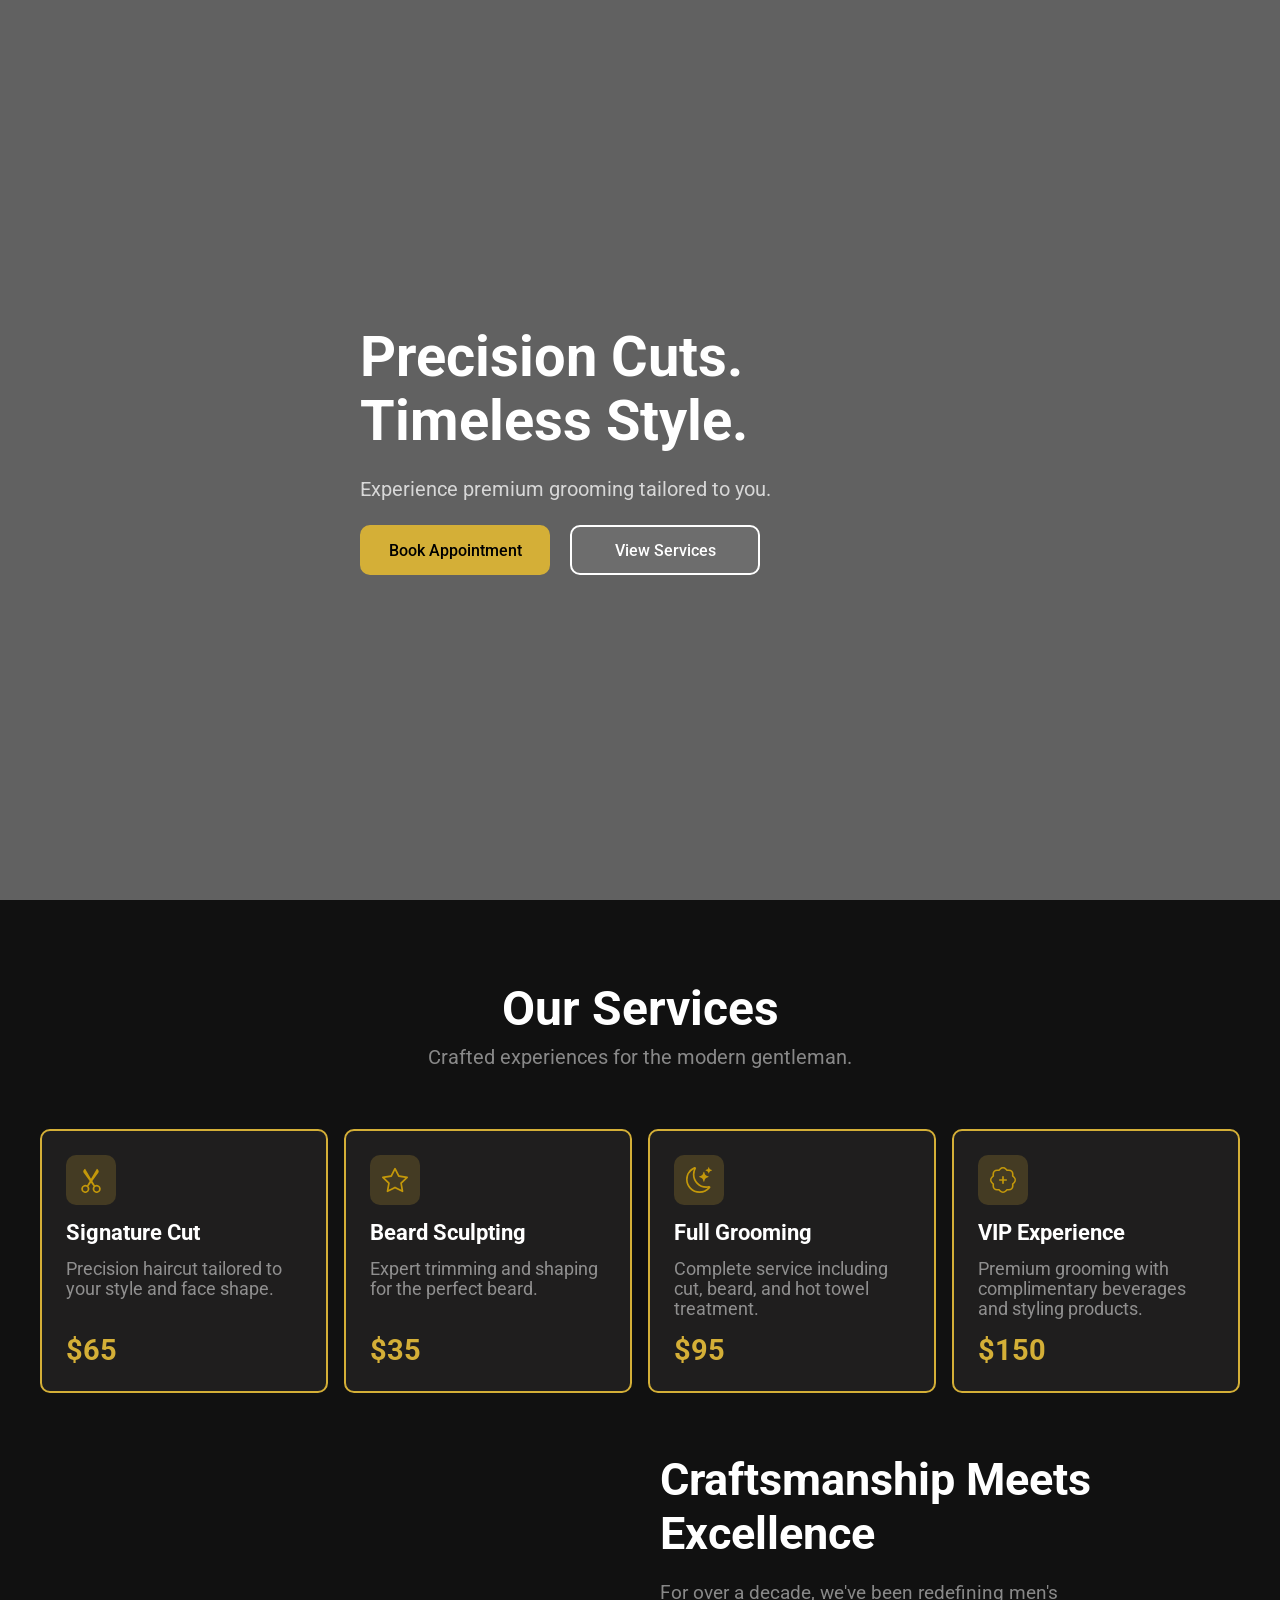
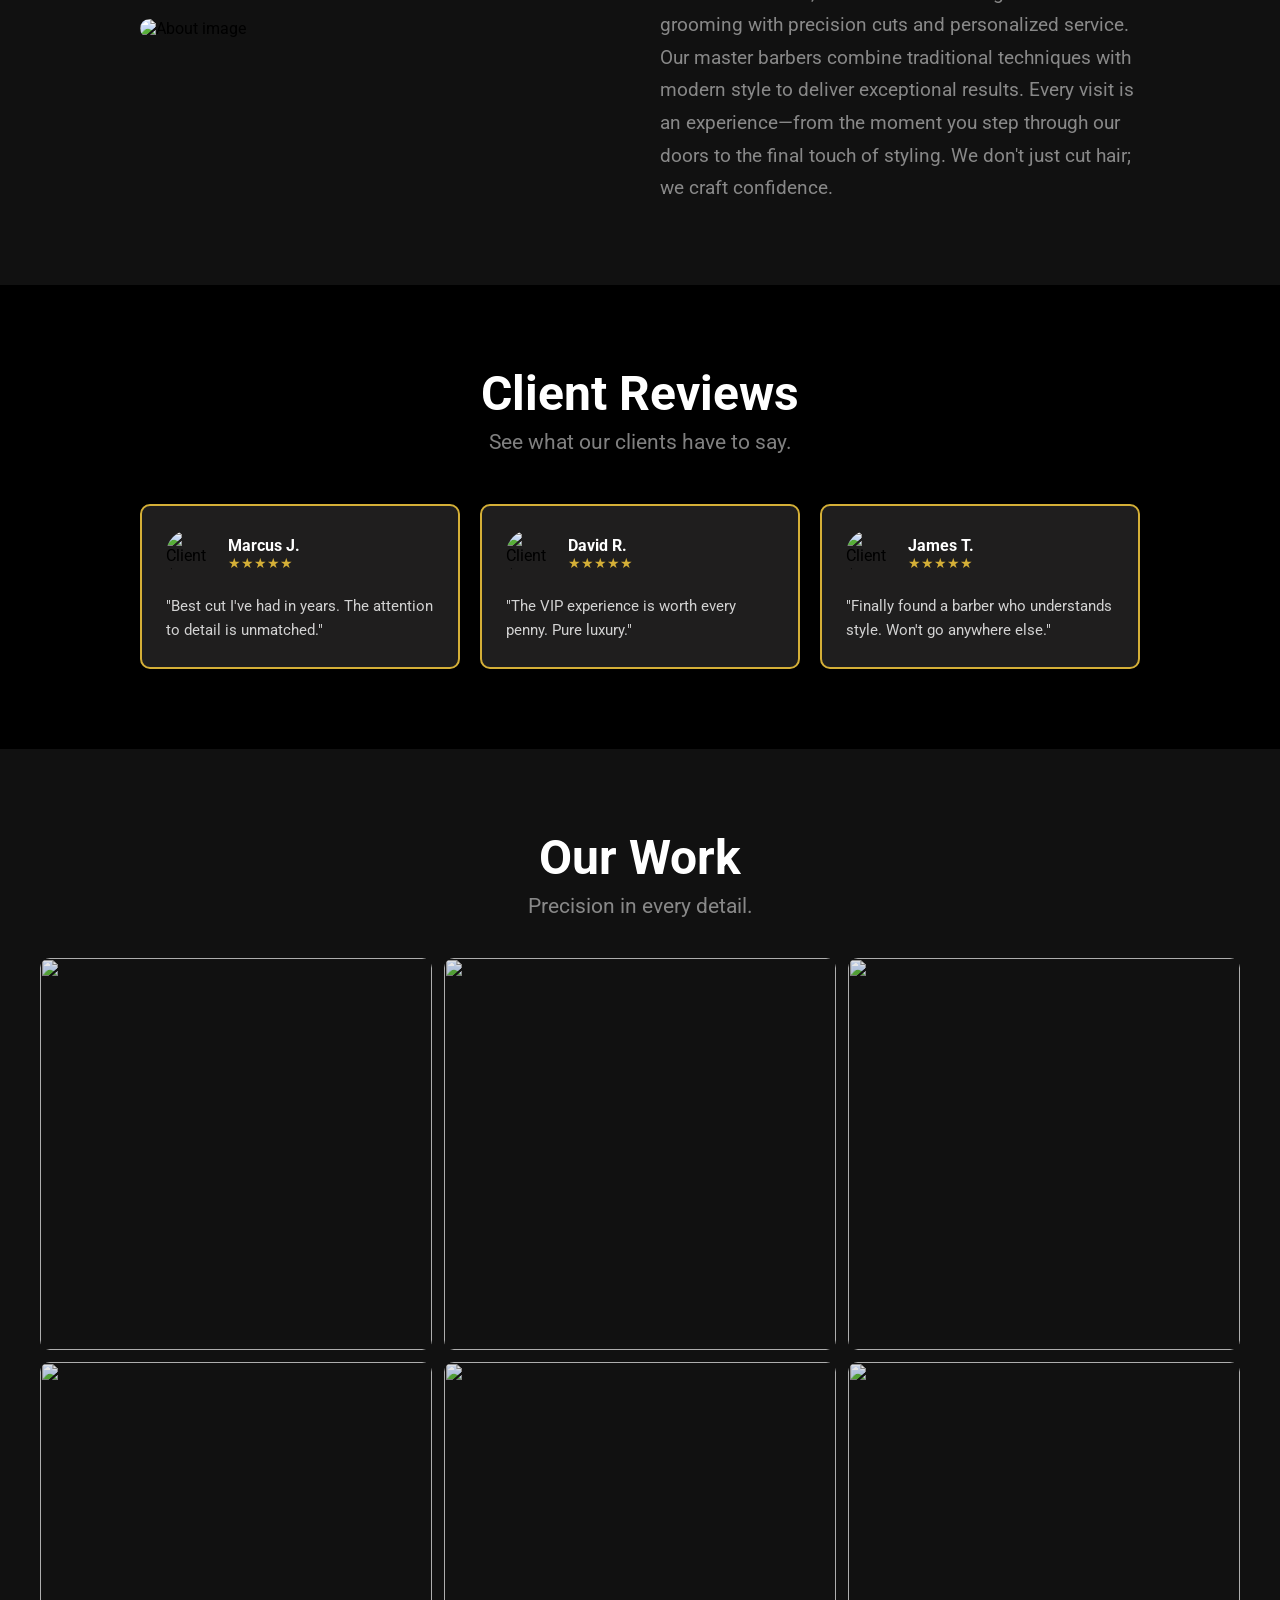
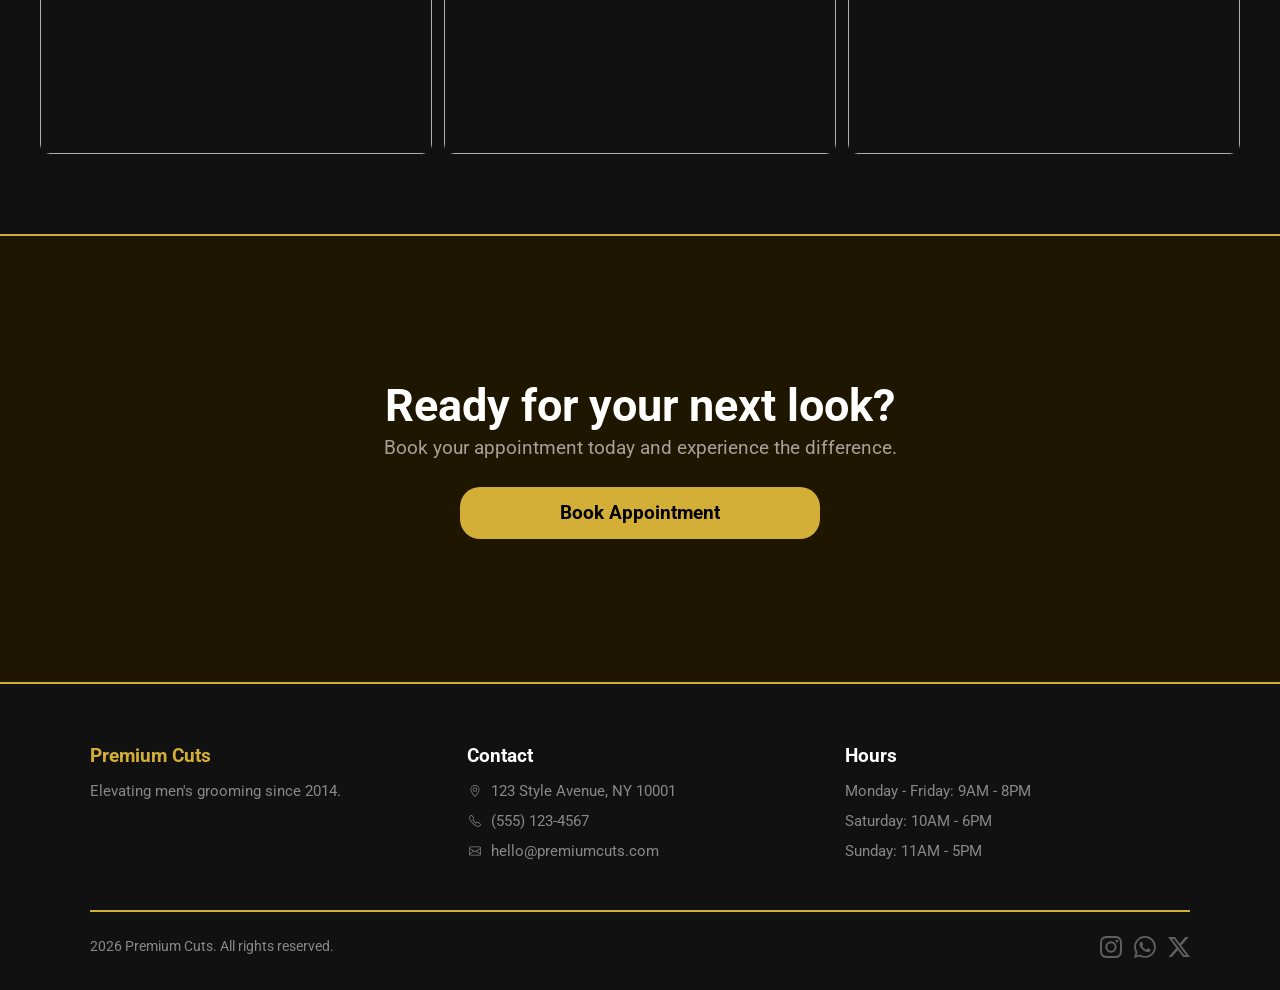
==== commit 9b79f12e: "Responsive arreglado y organizado" ====
--- a/index.html
+++ b/index.html
@@ -198,14 +198,11 @@
     </section>
 
     <section class="question">
-      <div class=" question__title">
-        <h2 class="question__title">
-          <strong>
-           Ready for your next look?
-          </strong>
-        </h2>
+      <div class="question__content">
+        <h2 class="question__title">Ready for your next look?</h2>
         <p>Book your appointment today and experience the difference.</p>
       </div>
+
 
      
       <a class="book__question" href="#"><strong>Book Appointment</strong></a>
--- a/assets/css/style.css
+++ b/assets/css/style.css
@@ -1,762 +1,569 @@
-@import url('/assets/css/general.css');
-/* Estilos generales */
+/* =============================================
+   BARBER CLUB — style.css
+   Responsive-first rewrite
+   ============================================= */
 
 * {
   margin: 0;
   padding: 0;
+  box-sizing: border-box;
 }
 
 html {
   scroll-behavior: smooth;
 }
 
-/* Header */
-
+body {
+  font-family: 'Roboto', sans-serif;
+  overflow-x: hidden;
+}
+
+/* =============================================
+   CSS CUSTOM PROPERTIES
+   ============================================= */
+:root {
+  --color-primary: #ffffff;
+  --color-primary-hover: #e0e0e0;
+  --color-secundary: #d4af37;
+  --color-secundary-hover: #c49b2a;
+  --color-black: #000000;
+  --color-black-claro: #111111;
+  --font-family: 'Roboto', sans-serif;
+  --letra-principal-peso: 700;
+  --letra-secundaria-peso: 400;
+}
+
+/* =============================================
+   HEADER
+   ============================================= */
 header {
   min-height: 100vh;
   width: 100%;
-
   position: relative;
-
-  display: flex;
-  justify-content: center;
-  align-items: center;
-
-  background: url('https://images.unsplash.com/photo-1768363446104-b8a0c1716600?w=1920&q=80') no-repeat center center/cover;
+  display: flex;
+  justify-content: center;
+  align-items: center;
+  background: url('https://images.unsplash.com/photo-1768363446104-b8a0c1716600?w=1920&q=80')
+    no-repeat center center / cover;
 }
 
 header::before {
   content: "";
   position: absolute;
   inset: 0;
-
-  background: rgba(0, 0, 0, 0.6); 
+  background: rgba(0, 0, 0, 0.62);
 }
 
 .header__container {
   z-index: 1;
-
-  display: flex;
-  flex-direction: column;
-  align-items: center;
-  justify-content: center;
-
-  width: 90% ;
-  max-width: 500px;
-  min-width: 430px;
-  height: auto;
-
-  color: white;
-
-  gap: 20px;
+  display: flex;
+  flex-direction: column;
+  align-items: flex-start;
+  justify-content: center;
+  width: 90%;
+  max-width: 560px;
+  color: white;
+  gap: 24px;
+  padding: 40px 0;
 }
 
 #header__tittle {
-  align-self: flex-start;
   font-family: var(--font-family);
   font-weight: var(--letra-principal-peso);
-  font-size: 3.5rem;
-}
-
-h1 span {
+  font-size: clamp(2.2rem, 5vw, 3.5rem);
+  line-height: 1.15;
+}
+
+#header__tittle span {
   display: block;
-  align-self: flex-start;
+}
+
+#header__description {
+  font-size: clamp(1rem, 2.5vw, 1.25rem);
+  font-weight: var(--letra-secundaria-peso);
+  color: rgba(255, 255, 255, 0.75);
 }
 
 .header__navegation ul {
   display: flex;
-  justify-content: center;
-
-  text-decoration: none;
-
-  gap: 3rem;
-
-  width: 100%;
-  height: auto;
-}
-
-.navegation__list li,
+  list-style: none;
+  gap: 1.25rem;
+  padding: 0;
+  flex-wrap: wrap;
+}
+
 .navegation__list a {
-  list-style: none;
-  text-decoration: none;
-
-  font-family: var(--font-family);
-  font-weight: var(--letra-secundaria-peso);
-  font-size: 1.1rem;
-}
-
-.navegation__list a {
-  width: 180px;
+  display: flex;
+  justify-content: center;
+  align-items: center;
+  width: 190px;
   height: 50px;
   padding: 0.5rem 1rem;
-
-  display: flex;
-  justify-content: center;
-  align-items: center;
-
   border-radius: 10px;
-}
-
-.navegation__list a:first-child{
+  text-decoration: none;
+  font-family: var(--font-family);
+  font-weight: 500;
+  font-size: 1rem;
+  transition: all 0.3s ease;
+}
+
+.navegation__list li {
+  list-style: none;
+}
+
+.navegation__list a:first-child {
   background-color: var(--color-secundary);
   color: var(--color-black);
-  
   border: 2px solid var(--color-secundary);
- 
-  transition: all 0.3s ease;
-}
-
-.navegation__list a:first-child:hover{
-  box-shadow: 0 0 5px var(--color-secundary);
-  border: 2px solid var(--color-secundary);
-  color: var(--color-secundary);
-  font-weight: bold;
-  transform: scale(1.1);
-}
-
+}
 
 .navegation__list a:first-child li {
   color: var(--color-black);
 }
 
+.navegation__list a:first-child:hover {
+  box-shadow: 0 0 10px var(--color-secundary);
+  color: var(--color-secundary);
+  background-color: transparent;
+  font-weight: bold;
+  transform: scale(1.05);
+}
+
+.navegation__list a:first-child:hover li {
+  color: var(--color-secundary);
+}
+
 .navegation__list a:nth-child(2) {
-  background-color: rgba(255, 255, 255, 0.1);
+  background-color: rgba(255, 255, 255, 0.08);
   border: 2px solid var(--color-primary);
   color: var(--color-primary);
-  transition: all 0.3s ease;
+}
+
+.navegation__list a:nth-child(2) li {
+  color: var(--color-primary);
 }
 
 .navegation__list a:nth-child(2):hover {
   background-color: var(--color-primary-hover);
   color: var(--color-black);
-  font-weight: bold;
-}
-
-.navegation__list a:nth-child(2) li {
-  color: var(--color-primary);
-}
-
-@media (max-width: 540px) {
-
-  .header__container{
+}
+
+.navegation__list a:nth-child(2):hover li {
+  color: var(--color-black);
+}
+
+/* Header — mobile */
+@media (max-width: 500px) {
+  .header__container {
     align-items: center;
-    justify-content: center;
     text-align: center;
   }
-  
+
   #header__tittle {
-  justify-self: center;
-  font-size: 3rem;
-  transform: translateX(15%);
-}
-
-
-  .navegation__list {
+    text-align: center;
+    align-self: center;
+    
+  }
+
+  .header__navegation ul {
     flex-direction: column;
     align-items: center;
-    width: 110%;
+    width: 100%;
   }
 
   .navegation__list a {
-    width: 200%;
-    text-align: center;
-  }
-
-}
-
-/* Services  */
-
+    width: 100%;
+    max-width: 320px;
+  }
+}
+
+/* =============================================
+   SERVICES SECTION
+   ============================================= */
 .main__services {
   display: flex;
   flex-direction: column;
   align-items: center;
-  justify-content: space-around;
-
-  width: 100%;
-  height: 200vh;
-
-
+  justify-content: center;
+  gap: 60px;
+  width: 100%;
+  padding: 80px 24px;
   background-color: var(--color-black-claro);
-
 }
 
 .title {
-
-  margin-top: 10rem;
-
-  height: 10%;
-
-  font-family: var(--font-family);
-
-
   text-align: center;
 }
 
-.title h2{
-  font-size: 3.0rem;
-   color: white;
+.title h2 {
+  font-size: clamp(2rem, 4vw, 3rem);
+  color: white;
 }
 
 .title p {
-  font-size: 1.25rem;
-  color: rgba(255, 255, 255, 0.466);
-}
-
-.services__cards{
+  font-size: clamp(1rem, 2vw, 1.25rem);
+  color: rgba(255, 255, 255, 0.5);
+  margin-top: 8px;
+}
+
+/* Cards grid */
+.services__cards {
   display: grid;
-
-  height: 40%;
- 
- 
-
   grid-template-columns: repeat(4, 1fr);
-  grid-template-rows: 1fr;
-
-  gap: 10px;
+  gap: 16px;
+  width: 100%;
+  max-width: 1200px;
 }
 
 .card {
   display: flex;
   flex-direction: column;
   justify-content: space-between;
-
-  width: 20em;
-  height: 60%;
-
+  gap: 14px;
   background-color: rgb(31, 30, 30);
   border: 2px solid var(--color-secundary);
   border-radius: 10px;
-
-  flex-shrink: 1;
-
-  padding: 30px;
-
-  transition: all 0.3s ease;
-
-}
-
-.card:hover{
-  transform:translateY(-7px);
+  padding: 24px;
+  transition: transform 0.3s ease;
+}
+
+.card:hover {
+  transform: translateY(-7px);
 }
 
 .card:hover .container__icon {
   background-color: #d4af3781;
 }
 
-.card h3{
-  color: white;
-  font-size: 3rem;
-}
-
-.card p{
-  font-size: 1.5rem;
-  color: rgba(255, 255, 255, 0.466);
-}
-
-.card .precio{
+.card h3 {
+  color: white;
+  font-size: clamp(1.1rem, 2vw, 1.4rem);
+}
+
+.card p {
+  font-size: clamp(0.9rem, 1.5vw, 1.1rem);
+  color: rgba(255, 255, 255, 0.5);
+  flex: 1;
+}
+
+.card .precio {
   color: var(--color-secundary);
-  font-size: 3rem;
-}
-
-.icon__card {
-  width: 30px;
-  height: 30px;
-  border-radius: 10px;
-  padding: 0.1rem;  
-}
-
-.container__icon{
+  font-size: clamp(1.4rem, 2.5vw, 1.8rem);
+}
+
+.container__icon {
   width: 50px;
   height: 50px;
-
-  display: flex;
-  justify-content: center;
-  align-items: center;
-
+  display: flex;
+  justify-content: center;
+  align-items: center;
   background-color: #d4af3733;
-
   border-radius: 10px;
-}
-
-
+  flex-shrink: 0;
+}
+
+.icon__card {
+  width: 26px;
+  height: 26px;
+}
+
+/* Services description */
 .services_description {
   display: flex;
-  justify-content: center;
-  align-items: center;
-
-  width: 100%;
-
-
-  gap: 15px;
+  align-items: center;
+  justify-content: center;
+  gap: 40px;
+  width: 100%;
+  max-width: 1200px;
 }
 
 .services_img_description {
-  width: 40%;
-  height: 90%;
-}
-
-.img__about{
-  width: 80%;
-  height: 100%;
+  flex: 1;
+  max-width: 480px;
+}
+
+.img__about {
+  width: 100%;
+  height: auto;
   border-radius: 10px;
+  display: block;
 }
 
 .description {
-  width: 40%;
-  height: auto;
-
-  display: flex;
-  flex-direction: column;
-  justify-content: center;
-  align-items: center;
-
-  gap: 20px;
+  flex: 1;
+  max-width: 480px;
+  display: flex;
+  flex-direction: column;
+  gap: 16px;
 }
 
 .description h2 {
-  font-family: var(--font-family);
-  font-weight: var(--letra-principal-peso);
-  font-size: 3.5rem;
-  color: white;
+  font-size: clamp(1.8rem, 3.5vw, 2.8rem);
+  color: white;
+  line-height: 1.2;
 }
 
 .description p {
-  font-family: var(--font-family);
-  font-weight: var(--letra-secundaria-peso);
-  font-size: 1.5rem;
-  color: rgba(255, 255, 255, 0.466);
-}
-
-@media (max-width: 1300px) {
-  .title{
-    margin-top: 0;
-    height: 3%;
-  }
-
-  .services__cards{
+  font-size: clamp(0.95rem, 1.5vw, 1.2rem);
+  color: rgba(255, 255, 255, 0.5);
+  line-height: 1.7;
+}
+
+/* Services — responsive */
+@media (max-width: 1100px) {
+  .services__cards {
     grid-template-columns: repeat(2, 1fr);
-    grid-template-rows: repeat(2, 1fr);
-  }
-
-  .title h2{
-    font-size: 4rem;
-    color: white;
-  }
-
-  .title p {
-    font-size: 1.25rem;
-    color: rgba(255, 255, 255, 0.466); 
-  }
-
-  .card {
-    width: 22em;
-    height: 20em;
-    margin: 10px;
-  }
-  
-  .card h3{
-    color: white;
-    font-size: 2.5rem;
-  } 
-
-  .card p{
-    color: rgba(255, 255, 255, 0.466);
-    font-size: 1.5rem;
-  }
-
-  
+  }
+}
+
+@media (max-width: 750px) {
+  .services__cards {
+    grid-template-columns: 1fr;
+    max-width: 400px;
+  }
+
   .services_description {
-    min-width: 85%;
-    height: 30%;
-
-    gap: 20px;
-  }
-
-  
-  .services_img_description {
-    min-width: 40%;
-    height: 70%;
-  }
-
-  .img__about{
+    flex-direction: column;
+  }
+
+  .services_img_description,
+  .description {
+    max-width: 100%;
     width: 100%;
-    height: 100%;
-    border-radius: 10px;
-  }
-
-  .description h2 {
-    font-size: 3rem;
-
-  }
-
-  .description p {
-    font-size: 1.25rem;
-  }
-
-}
-
-@media(max-width: 850px){
-  .title{
-    margin-top: 0;
-    height: 3%;
-  }
-
-  .main__services{
-    height: 300vh;
-  }
-
-  .services__cards{
-    height: 50%;
-    grid-template-columns: 1fr;
-    grid-template-rows: repeat(4, 1fr);
-  }
-
-  .card {
-    width: 20em;
-    height: 15em;
-    margin: 10px;
-  }
-
-  .services_description {
-    display: flex;
-    flex-direction: column;
-    justify-content: center;
-    align-items: center;
-
-
-    gap: 15px;
-}
-
-  
-  .services_img_description {
-    width: 70%;
-    height: 80%;
-  }
+  }
+
   .description {
-    width: 70%;
-    height: auto;
-
-    text-align: justify;
-}
-
-
-
-
-}
-
-/* Client Reviews */
-
+    text-align: center;
+  }
+}
+
+/* =============================================
+   CLIENT REVIEWS
+   ============================================= */
 .clientes__reviews {
   display: flex;
   flex-direction: column;
   justify-content: center;
   align-items: center;
-
-  width: 100%;
-  min-height: 80vh;
-
-  gap: 80px;
-
+  gap: 50px;
+  width: 100%;
+  padding: 80px 24px;
   background-color: black;
 }
 
-.section__review__card{
-  width: 20em;
-}
-
-.title__clientes{
-  display: flex;
-  flex-direction: column;
-  justify-content: center;
+.title__clientes {
+  display: flex;
+  flex-direction: column;
   align-items: center;
   text-align: center;
+  gap: 8px;
 }
 
 .title__clientes h2 {
-  font-family: var(--font-family);
-  font-weight: var(--letra-principal-peso);
-  font-size: 3.5rem;
+  font-size: clamp(2rem, 4vw, 3rem);
   color: white;
 }
 
 .title__clientes p {
-  font-family: var(--font-family);
-  font-weight: var(--letra-secundaria-peso);
-  font-size: 1.5rem;
-  color: rgba(255, 255, 255, 0.466);
+  font-size: clamp(1rem, 2vw, 1.3rem);
+  color: rgba(255, 255, 255, 0.5);
 }
 
 .reviews__cards {
   display: grid;
-  grid-template-columns: repeat(3, max-content);
-  grid-template-rows: 1fr;
-  place-items: center;
+  grid-template-columns: repeat(3, 1fr);
   gap: 20px;
-}
-
-.contacto{
-  display: flex;
-  justify-content: flex-start;
-  align-items: center;
-
-  gap: 20px;
-}
-
-.img__contacto{
-  width: 50px;
-  height: 50px;
+  width: 100%;
+  max-width: 1000px;
+}
+
+.section__review__card {
+  display: flex;
+  flex-direction: column;
+  gap: 16px;
+}
+
+.contacto {
+  display: flex;
+  align-items: center;
+  gap: 14px;
+}
+
+.img__contacto {
+  width: 48px;
+  height: 48px;
   border-radius: 50%;
-}
-
-.info__contacto p{
+  flex-shrink: 0;
+}
+
+.info__contacto h3 {
+  color: white;
+  font-size: 1rem;
+}
+
+.info__contacto p {
   color: var(--color-secundary);
-}
-
-.review p{
-  color: white;
-}
-
-
-@media (max-width: 1300px){
-  .title__clientes{
-    margin-top: 50px;
-  }
-
-  .section__review__card{
-   width: 15em;
-   justify-content: center;
-  }
-
-}
-
-@media (max-width: 1000px){
-
+  font-size: 0.9rem;
+}
+
+.review p {
+  color: rgba(255, 255, 255, 0.8);
+  font-size: 0.95rem;
+  line-height: 1.6;
+}
+
+/* Reviews — responsive */
+@media (max-width: 900px) {
   .reviews__cards {
-    display: grid;
     grid-template-columns: 1fr;
-    grid-template-rows: repeat(1,3fr);
-    place-items: center;
-    gap: 20px;
-}
-
-  .section__review__card{
-   width: 30em;
-   justify-content: center;
-  }
-
-
-}
-
-
-@media (max-width: 850px){
-
-  .section__review__card{
-   width: 20em;
-   justify-content: center;
-  }
-}
-
-
-/* Our Work */
-
-.our__work{
-  min-height: 90vh;
-  width: 100%;
-
-  display: flex;
-  flex-direction: column;
-
-  align-items: center;
-  
-  padding-top:80px ;
-  
-  gap: 20px;
-
+    max-width: 420px;
+  }
+}
+
+/* =============================================
+   OUR WORK
+   ============================================= */
+.our__work {
+  width: 100%;
+  padding: 80px 24px;
+  display: flex;
+  flex-direction: column;
+  align-items: center;
+  gap: 40px;
   background-color: var(--color-black-claro);
-
-}
-
-.our__work__photos{
+}
+
+.our__work__photos {
   display: grid;
   grid-template-columns: repeat(3, 1fr);
-  grid-template-rows: repeat(3, 1fr);
-
-  gap: 0.1em;
-
-}
-
-.container__photo{
-
-  height: 50vh;
-
-  display: flex;
-  justify-content: center;
-  align-items: center;
-
+  gap: 12px;
+  width: 100%;
+  max-width: 1200px;
+}
+
+.container__photo {
   aspect-ratio: 1 / 1;
   overflow: hidden;
-
+  border-radius: 10px;
   opacity: 0.9;
-
-  transition: transform 0.5s ease;
-}
-
-.container__photo:hover{
-  transform: scale(1.1);
-  opacity: 0.7;
+  transition: transform 0.4s ease, opacity 0.4s ease;
+}
+
+.container__photo:hover {
+  transform: scale(1.04);
+  opacity: 0.75;
 }
 
 .photo {
-  width: 90%;
-  height: 90%;
+  width: 100%;
+  height: 100%;
   object-fit: cover;
-
-   border-radius: 10px;
-}
-
-@media (max-width: 1350px) {
+  display: block;
+}
+
+/* Work — responsive */
+@media (max-width: 900px) {
   .our__work__photos {
     grid-template-columns: repeat(2, 1fr);
   }
 }
 
-@media (max-width: 850px) {
+@media (max-width: 540px) {
   .our__work__photos {
     grid-template-columns: 1fr;
-  }
-}
-
+    max-width: 400px;
+  }
+}
+
+/* =============================================
+   CTA — QUESTION SECTION
+   ============================================= */
 .question {
   min-height: 50vh;
   background-color: #1f1600;
-
-  display: flex;
-  flex-direction: column;
-  align-items: center;
-  justify-content: center;
-
-  padding: 40px 20px;
-
+  display: flex;
+  flex-direction: column;
+  align-items: center;
+  justify-content: center;
+  gap: 28px;
+  padding: 60px 24px;
   border-top: 2px solid var(--color-secundary);
   border-bottom: 2px solid var(--color-secundary);
-}
-
-/* Contenedor del título */
-.container__question__title {
-  display: flex;
-  flex-direction: column;
-  align-items: center;
-  gap: 10px;
-
   text-align: center;
 }
 
-/* Título */
+.question__content{
+  display: flex;
+  flex-direction: column;
+  justify-content: center;
+  align-items: center;
+  gap: 20px;
+}
+
 .question__title {
-  font-family: var(--font-family);
+  font-size: clamp(1.8rem, 4vw, 2.8rem);
+  color: white;
   font-weight: var(--letra-principal-peso);
-  font-size: 2.5rem;
-  text-align: center;
-  color: white;
-}
-
-/* Texto */
-.container__question__title p {
+}
+
+.question p {
+  font-size: clamp(1rem, 2vw, 1.2rem);
+  color: rgba(255, 255, 255, 0.6);
+  margin-top: -16px;
+}
+
+.book__question {
+  display: flex;
+  align-items: center;
+  justify-content: center;
+  background-color: var(--color-secundary);
+  width: 100%;
+  max-width: 360px;
+  min-height: 52px;
+  color: black;
+  text-decoration: none;
   font-family: var(--font-family);
   font-size: 1.2rem;
-  color: rgba(255, 255, 255, 0.6);
-}
-
-/* Botón */
-.book__question {
-  display: flex;
-  align-items: center;
-  justify-content: center;
-
-  margin-top: 20px;
-
-  background-color: var(--color-secundary);
-
-  width: 90%;
-  max-width: 400px;
-  min-height: 50px;
-
-  color: black;
-  text-decoration: none;
-
-  font-family: var(--font-family);
-  font-size: 1.5rem;
-
   border-radius: 20px;
-
   transition: transform 0.3s ease, background-color 0.3s ease;
 }
 
-/* Hover */
 .book__question:hover {
   transform: translateY(-4px);
   background-color: var(--color-secundary-hover);
 }
 
-/* Responsive */
-@media (max-width: 600px) {
-  .question__title {
-    font-size: 2rem;
-  }
-
-  .container__question__title p {
-    font-size: 1rem;
-  }
-
-  .book__question {
-    font-size: 1.2rem;
-    width: 100%;
-  }
-}
-
-/* Footer */
+/* =============================================
+   FOOTER
+   ============================================= */
 footer {
-  min-height: 50vh;
   width: 100%;
   background-color: var(--color-black-claro);
-
-  display: flex;
-  justify-content: center;
-  align-items: center;
-
-  padding-top: 40px;
+  display: flex;
+  justify-content: center;
+  padding: 60px 24px 32px;
 }
 
 .container__footer {
   display: flex;
   flex-direction: column;
   align-items: center;
-  justify-content: center;
-
-  gap: 50px;
-
-  width: 100%;
-  max-width: 1200px;
-}
-
-/* GRID PRINCIPAL */
+  gap: 40px;
+  width: 100%;
+  max-width: 1100px;
+}
+
 .secundary__container {
   display: grid;
   grid-template-columns: repeat(3, 1fr);
-  width: 100%;
-
-  gap: 3rem;
-}
-
-/* TEXTO */
-.secundary__container__information h4,
-.secundary__container__information p {
-  margin-bottom: 8px;
+  gap: 2rem;
+  width: 100%;
 }
 
 .secundary__container__information h4 {
-  font-size: 1.5rem;
-  color: white;
+  font-size: 1.2rem;
+  color: white;
+  margin-bottom: 12px;
 }
 
 #premium__cuts {
@@ -764,61 +571,70 @@
 }
 
 .secundary__container__information p {
-  font-size: 1rem;
-  color: rgba(255, 255, 255, 0.466);
-}
-
-/* CONTACTO (iconos alineados) */
+  font-size: 0.95rem;
+  color: rgba(255, 255, 255, 0.5);
+  margin-bottom: 6px;
+  line-height: 1.6;
+}
+
 .information {
   display: flex;
   align-items: center;
   gap: 8px;
+  transition: color 0.2s ease;
+}
+
+.information:hover {
+  color: var(--color-secundary);
 }
 
 .information img {
   width: 16px;
-}
-
-/* COPY */
+  flex-shrink: 0;
+}
+
 .copy__container {
   display: flex;
   justify-content: space-between;
   align-items: center;
-
-  color: rgba(255, 255, 255, 0.466);
-
-  width: 100%;
-
-  padding-top: 20px;
-
+  width: 100%;
+  padding-top: 24px;
   border-top: 2px solid var(--color-secundary);
-}
-
-/* ICONOS */
+  color: rgba(255, 255, 255, 0.5);
+  font-size: 0.9rem;
+}
+
+.social__icon {
+  display: flex;
+  gap: 12px;
+}
+
 .social__icon img {
-  margin-left: 10px;
+  width: 22px;
+  height: 22px;
   cursor: pointer;
-}
-
-/* HOVER */
-.information:hover {
-  color: var(--color-secundary);
-}
-
-/* 🔥 RESPONSIVE */
+  opacity: 0.7;
+  transition: opacity 0.2s ease;
+}
+
+.social__icon img:hover {
+  opacity: 1;
+}
+
+/* Footer — responsive */
 @media (max-width: 768px) {
   .secundary__container {
     grid-template-columns: 1fr;
     text-align: center;
   }
 
+  .information {
+    justify-content: center;
+  }
+
   .copy__container {
     flex-direction: column;
-    gap: 15px;
+    gap: 16px;
     text-align: center;
   }
-
-  .information {
-    justify-content: center;
-  }
 }
